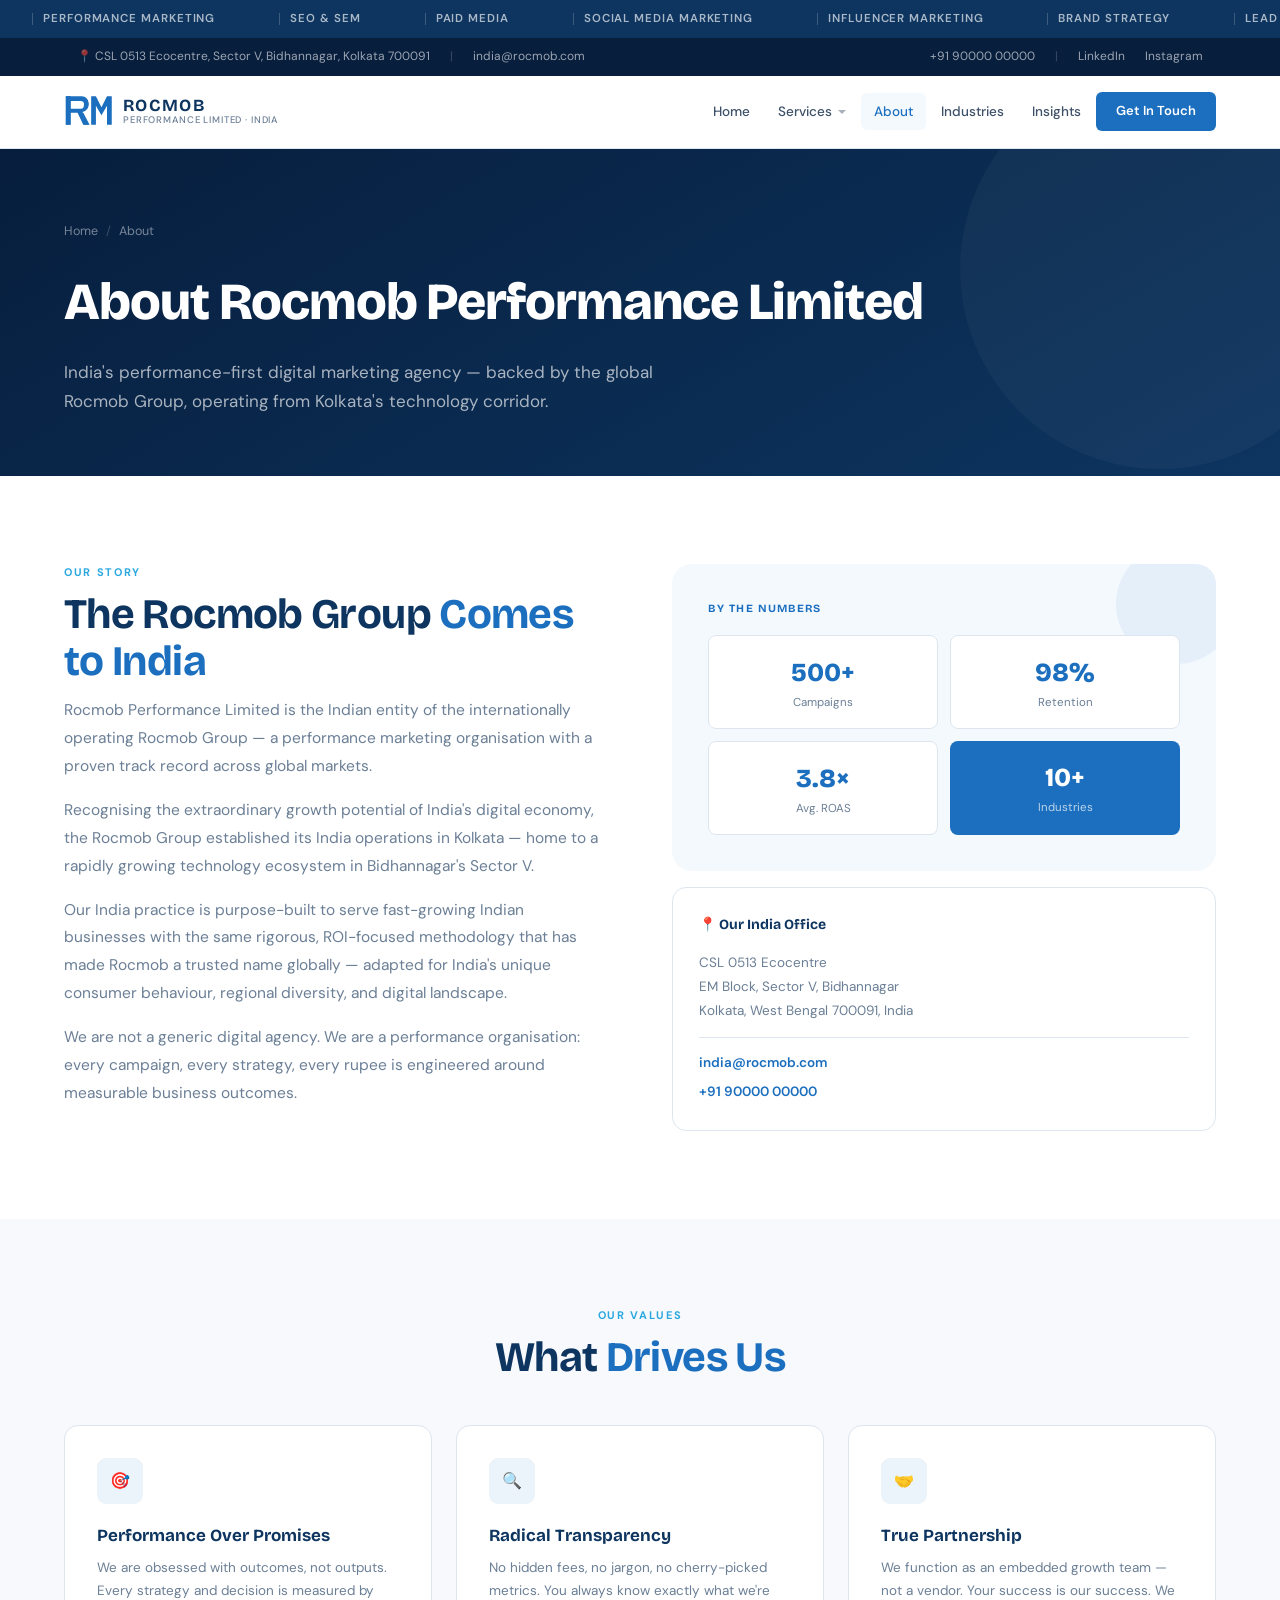
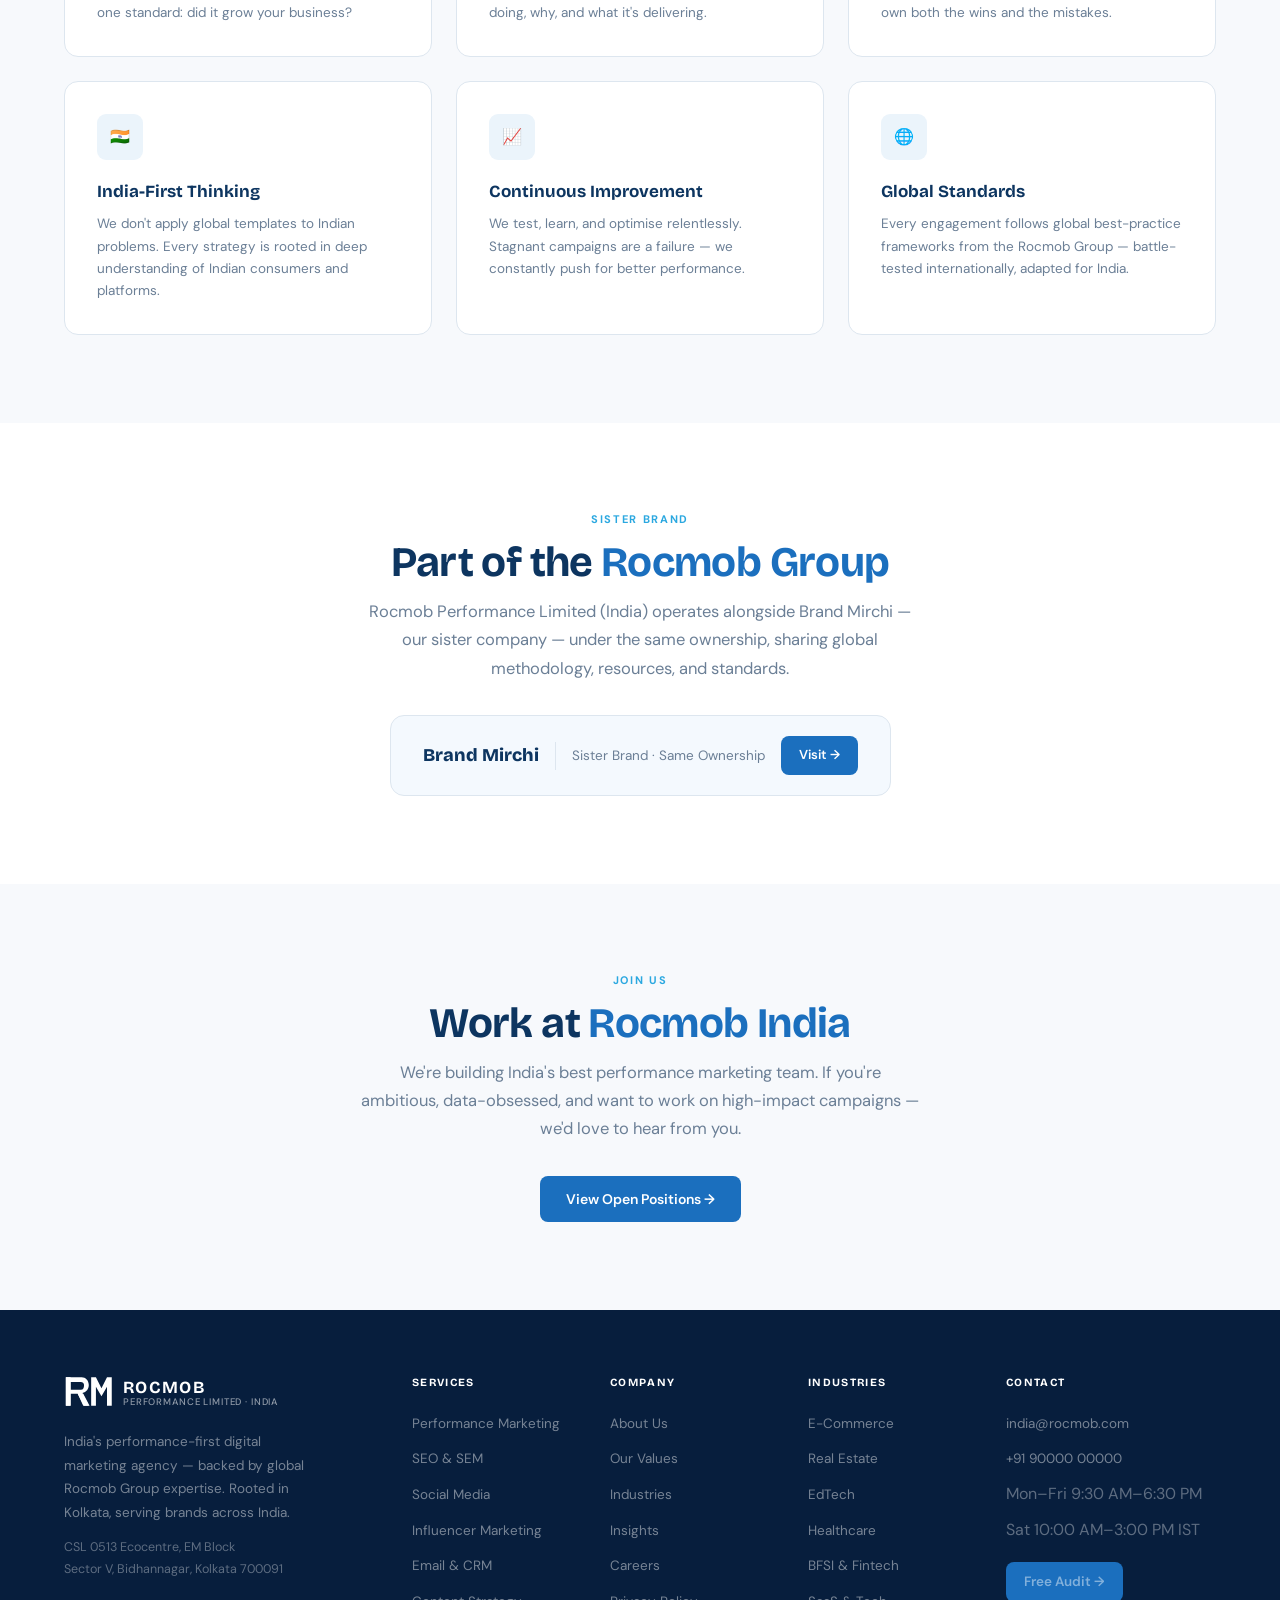
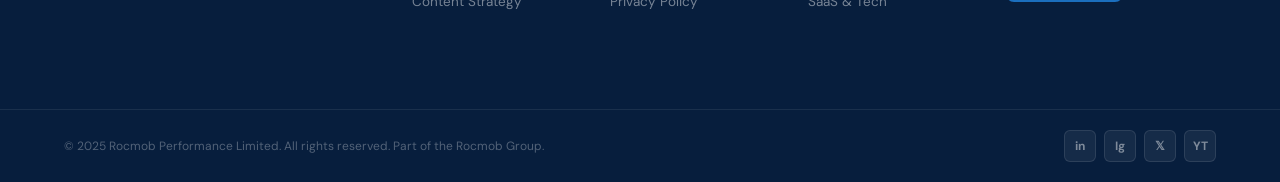
==== about.html @ 5820eddb "first commit" ====
<!DOCTYPE html>
<html lang="en">

<head>
    <meta charset="UTF-8">
    <meta name="viewport" content="width=device-width,initial-scale=1">
    <title>About – Rocmob Performance Limited India — Rocmob Performance Limited</title>
    <link rel="stylesheet" href="_shared.css">
    <style></style>
</head>

<body>
    <div class="ticker">
        <div class="tk-track"><span class="tk-item">Performance Marketing</span><span class="tk-item">SEO &amp; SEM</span><span class="tk-item">Paid Media</span><span class="tk-item">Social Media Marketing</span><span class="tk-item">Influencer Marketing</span><span class="tk-item">Brand Strategy</span>
            <span class="tk-item">Lead Generation</span><span class="tk-item">Email &amp; CRM</span><span class="tk-item">Content Marketing</span><span class="tk-item">Conversion Optimisation</span><span class="tk-item">Google Ads</span><span class="tk-item">Meta Advertising</span>
            <span class="tk-item">Performance Marketing</span><span class="tk-item">SEO &amp; SEM</span><span class="tk-item">Paid Media</span><span class="tk-item">Social Media Marketing</span><span class="tk-item">Influencer Marketing</span><span class="tk-item">Brand Strategy</span>
            <span class="tk-item">Lead Generation</span><span class="tk-item">Email &amp; CRM</span><span class="tk-item">Content Marketing</span><span class="tk-item">Conversion Optimisation</span><span class="tk-item">Google Ads</span><span class="tk-item">Meta Advertising</span></div>
    </div>
    <div class="topbar">
        <div class="topbar-l">
            <span>📍 CSL 0513 Ecocentre, Sector V, Bidhannagar, Kolkata 700091</span>
            <span class="sep">|</span><a href="mailto:india@rocmob.com">india@rocmob.com</a>
        </div>
        <div class="topbar-r">
            <a href="tel:+919000000000">+91 90000 00000</a>
            <span class="sep">|</span><a href="#">LinkedIn</a><a href="#">Instagram</a>
        </div>
    </div>
    <header>
        <div class="hdr-inner">
            <a href="index.html" style="display:flex;align-items:center;gap:11px;text-decoration:none;flex-shrink:0;">
                <svg width="48" height="38" viewBox="0 0 60 48" fill="none" xmlns="http://www.w3.org/2000/svg" aria-label="Rocmob logo mark">
  <!-- R: vertical stem + bowl + diagonal leg -->
  <rect x="2" y="4" width="6" height="36" fill="#1B6FBE"/>
  <path d="M8 4 H22 C27 4 31 8 31 14 C31 19 28 23 23 24 L31 40 H24 L17 25 H8 V40 H2 V4Z M8 10 V20 H21 C24 20 25 18 25 14 C25 11 23 10 21 10Z" fill="#1B6FBE"/>
  <!-- diagonal leg of R cuts across -->
  <polygon points="17,25 24,25 32,40 25,40" fill="#1B6FBE"/>
  <!-- M: two peaks -->
  <polygon points="34,4 34,40 40,40 40,16 47,28 54,16 54,40 60,40 60,4 54,4 47,18 40,4" fill="#1B6FBE"/>
</svg>
                <div style="display:flex;flex-direction:column;line-height:1;">
                    <span style="font-family:'Bricolage Grotesque',sans-serif;font-size:17px;font-weight:700;color:#0D3560;letter-spacing:0.08em;">ROCMOB</span>
                    <span style="font-size:9.5px;font-weight:500;color:#6b7f96;letter-spacing:0.09em;text-transform:uppercase;margin-top:2px;">Performance Limited · India</span>
                </div>
            </a>
            <nav>
                <ul>
                    <li><a href="index.html">Home</a></li>
                    <li class="has-dd"><a href="services.html">Services</a>
                        <div class="dd">
                            <a href="services.html#perf"><span class="dd-ico">📊</span>Performance Marketing</a>
                            <a href="services.html#seo"><span class="dd-ico">🔍</span>SEO &amp; Search</a>
                            <a href="services.html#social"><span class="dd-ico">📱</span>Social Media</a>
                            <a href="services.html#influencer"><span class="dd-ico">🤝</span>Influencer Marketing</a>
                            <a href="services.html#email"><span class="dd-ico">📧</span>Email &amp; CRM</a>
                            <a href="services.html#content"><span class="dd-ico">✍️</span>Content Strategy</a>
                        </div>
                    </li>
                    <li><a href="about.html" class="act">About</a></li>
                    <li><a href="industries.html">Industries</a></li>
                    <li><a href="blog.html">Insights</a></li>
                    <li><a href="contact.html" class="nav-cta">Get In Touch</a></li>
                </ul>
            </nav>
        </div>
    </header>

    <section class="pg-hero">
        <div class="wrap" style="position:relative;z-index:1;">
            <div class="bc"><a href="index.html">Home</a><span class="bc-sep">/</span><span>About</span></div>
            <h1 style="font-family:'Bricolage Grotesque',sans-serif;font-size:clamp(34px,5vw,52px);font-weight:800;color:#fff;margin-bottom:14px;letter-spacing:-.02em;">About Rocmob Performance Limited</h1>
            <p style="font-size:17px;color:rgba(255,255,255,0.65);max-width:600px;line-height:1.7;">India's performance-first digital marketing agency — backed by the global Rocmob Group, operating from Kolkata's technology corridor.</p>
        </div>
    </section>

    <section class="sec">
        <div class="wrap">
            <div class="g2" style="gap:64px;align-items:start;">
                <div>
                    <span class="lbl">Our Story</span>
                    <h2 class="hd">The Rocmob Group <span>Comes to India</span></h2>
                    <p style="color:var(--muted);line-height:1.8;font-size:15.5px;margin-bottom:16px;">Rocmob Performance Limited is the Indian entity of the internationally operating Rocmob Group — a performance marketing organisation with a proven track record across global markets.</p>
                    <p style="color:var(--muted);line-height:1.8;font-size:15.5px;margin-bottom:16px;">Recognising the extraordinary growth potential of India's digital economy, the Rocmob Group established its India operations in Kolkata — home to a rapidly growing technology ecosystem in Bidhannagar's Sector V.</p>
                    <p style="color:var(--muted);line-height:1.8;font-size:15.5px;margin-bottom:16px;">Our India practice is purpose-built to serve fast-growing Indian businesses with the same rigorous, ROI-focused methodology that has made Rocmob a trusted name globally — adapted for India's unique consumer behaviour, regional diversity,
                        and digital landscape.</p>
                    <p style="color:var(--muted);line-height:1.8;font-size:15.5px;">We are not a generic digital agency. We are a performance organisation: every campaign, every strategy, every rupee is engineered around measurable business outcomes.</p>
                </div>
                <div style="display:flex;flex-direction:column;gap:16px;">
                    <div style="background:var(--blue-xpale);border-radius:var(--r-xl);padding:36px;position:relative;overflow:hidden;">
                        <div style="position:absolute;top:-20px;right:-20px;width:120px;height:120px;background:rgba(27,111,190,0.07);border-radius:50%;"></div>
                        <div style="position:relative;z-index:1;">
                            <div style="font-family:'Bricolage Grotesque',sans-serif;font-size:11px;font-weight:700;color:var(--blue);margin-bottom:18px;letter-spacing:.1em;text-transform:uppercase;">By the Numbers</div>
                            <div style="display:grid;grid-template-columns:1fr 1fr;gap:12px;">
                                <div style="background:#fff;border-radius:var(--r);padding:16px;border:1px solid var(--border);text-align:center;">
                                    <div style="font-family:'Bricolage Grotesque',sans-serif;font-size:26px;font-weight:800;color:var(--blue);">500+</div>
                                    <div style="font-size:11.5px;color:var(--muted);">Campaigns</div>
                                </div>
                                <div style="background:#fff;border-radius:var(--r);padding:16px;border:1px solid var(--border);text-align:center;">
                                    <div style="font-family:'Bricolage Grotesque',sans-serif;font-size:26px;font-weight:800;color:var(--blue);">98%</div>
                                    <div style="font-size:11.5px;color:var(--muted);">Retention</div>
                                </div>
                                <div style="background:#fff;border-radius:var(--r);padding:16px;border:1px solid var(--border);text-align:center;">
                                    <div style="font-family:'Bricolage Grotesque',sans-serif;font-size:26px;font-weight:800;color:var(--blue);">3.8×</div>
                                    <div style="font-size:11.5px;color:var(--muted);">Avg. ROAS</div>
                                </div>
                                <div style="background:var(--blue);border-radius:var(--r);padding:16px;text-align:center;">
                                    <div style="font-family:'Bricolage Grotesque',sans-serif;font-size:26px;font-weight:800;color:#fff;">10+</div>
                                    <div style="font-size:11.5px;color:rgba(255,255,255,0.7);">Industries</div>
                                </div>
                            </div>
                        </div>
                    </div>
                    <div style="background:#fff;border:1px solid var(--border);border-radius:var(--r-lg);padding:26px;">
                        <h4 style="font-family:'Bricolage Grotesque',sans-serif;font-size:14px;font-weight:700;color:var(--blue-dk);margin-bottom:14px;">📍 Our India Office</h4>
                        <p style="font-size:13.5px;color:var(--muted);line-height:1.8;">CSL 0513 Ecocentre<br>EM Block, Sector V, Bidhannagar<br>Kolkata, West Bengal 700091, India</p>
                        <div style="margin-top:14px;padding-top:14px;border-top:1px solid var(--border);">
                            <a href="mailto:india@rocmob.com" style="color:var(--blue);font-size:13.5px;text-decoration:none;font-weight:600;display:block;margin-bottom:4px;">india@rocmob.com</a>
                            <a href="tel:+919000000000" style="color:var(--blue);font-size:13.5px;text-decoration:none;font-weight:600;">+91 90000 00000</a>
                        </div>
                    </div>
                </div>
            </div>
        </div>
    </section>

    <section class="sec sec-alt" id="values">
        <div class="wrap">
            <div style="text-align:center;margin-bottom:44px;">
                <span class="lbl">Our Values</span>
                <h2 class="hd">What <span>Drives Us</span></h2>
            </div>
            <div class="g3">
                <div class="card">
                    <div class="card-ico">🎯</div>
                    <h3 class="sh">Performance Over Promises</h3>
                    <p style="font-size:13.5px;color:var(--muted);line-height:1.65;">We are obsessed with outcomes, not outputs. Every strategy and decision is measured by one standard: did it grow your business?</p>
                </div>
                <div class="card">
                    <div class="card-ico">🔍</div>
                    <h3 class="sh">Radical Transparency</h3>
                    <p style="font-size:13.5px;color:var(--muted);line-height:1.65;">No hidden fees, no jargon, no cherry-picked metrics. You always know exactly what we're doing, why, and what it's delivering.</p>
                </div>
                <div class="card">
                    <div class="card-ico">🤝</div>
                    <h3 class="sh">True Partnership</h3>
                    <p style="font-size:13.5px;color:var(--muted);line-height:1.65;">We function as an embedded growth team — not a vendor. Your success is our success. We own both the wins and the mistakes.</p>
                </div>
                <div class="card">
                    <div class="card-ico">🇮🇳</div>
                    <h3 class="sh">India-First Thinking</h3>
                    <p style="font-size:13.5px;color:var(--muted);line-height:1.65;">We don't apply global templates to Indian problems. Every strategy is rooted in deep understanding of Indian consumers and platforms.</p>
                </div>
                <div class="card">
                    <div class="card-ico">📈</div>
                    <h3 class="sh">Continuous Improvement</h3>
                    <p style="font-size:13.5px;color:var(--muted);line-height:1.65;">We test, learn, and optimise relentlessly. Stagnant campaigns are a failure — we constantly push for better performance.</p>
                </div>
                <div class="card">
                    <div class="card-ico">🌐</div>
                    <h3 class="sh">Global Standards</h3>
                    <p style="font-size:13.5px;color:var(--muted);line-height:1.65;">Every engagement follows global best-practice frameworks from the Rocmob Group — battle-tested internationally, adapted for India.</p>
                </div>
            </div>
        </div>
    </section>

    <section class="sec">
        <div class="wrap" style="text-align:center;">
            <span class="lbl">Sister Brand</span>
            <h2 class="hd">Part of the <span>Rocmob Group</span></h2>
            <p class="sub" style="margin:0 auto 32px;">Rocmob Performance Limited (India) operates alongside Brand Mirchi — our sister company — under the same ownership, sharing global methodology, resources, and standards.</p>
            <div style="display:inline-flex;align-items:center;gap:16px;background:var(--blue-xpale);border:1px solid var(--border);border-radius:var(--r-lg);padding:20px 32px;">
                <div style="font-family:'Bricolage Grotesque',sans-serif;font-size:18px;font-weight:800;color:var(--blue-dk);">Brand Mirchi</div>
                <div style="width:1px;height:28px;background:var(--border);"></div>
                <div style="font-size:13.5px;color:var(--muted);">Sister Brand · Same Ownership</div>
                <a href="https://www.brandmirchi.com" target="_blank" class="btn btn-primary btn-sm">Visit →</a>
            </div>
        </div>
    </section>

    <section class="sec sec-alt" id="careers">
        <div class="wrap" style="text-align:center;">
            <span class="lbl">Join Us</span>
            <h2 class="hd">Work at <span>Rocmob India</span></h2>
            <p class="sub" style="margin:0 auto 32px;">We're building India's best performance marketing team. If you're ambitious, data-obsessed, and want to work on high-impact campaigns — we'd love to hear from you.</p>
            <a href="contact.html" class="btn btn-primary">View Open Positions →</a>
        </div>
    </section>

    <footer>
        <div class="ft-main">
            <div class="ft-grid">
                <div class="ft-brand">
                    <a href="index.html" style="display:flex;align-items:center;gap:11px;text-decoration:none;flex-shrink:0;">
                        <svg width="48" height="38" viewBox="0 0 60 48" fill="none" xmlns="http://www.w3.org/2000/svg" aria-label="Rocmob logo mark">
  <!-- R: vertical stem + bowl + diagonal leg -->
  <rect x="2" y="4" width="6" height="36" fill="#ffffff"/>
  <path d="M8 4 H22 C27 4 31 8 31 14 C31 19 28 23 23 24 L31 40 H24 L17 25 H8 V40 H2 V4Z M8 10 V20 H21 C24 20 25 18 25 14 C25 11 23 10 21 10Z" fill="#ffffff"/>
  <!-- diagonal leg of R cuts across -->
  <polygon points="17,25 24,25 32,40 25,40" fill="#ffffff"/>
  <!-- M: two peaks -->
  <polygon points="34,4 34,40 40,40 40,16 47,28 54,16 54,40 60,40 60,4 54,4 47,18 40,4" fill="#ffffff"/>
</svg>
                        <div style="display:flex;flex-direction:column;line-height:1;">
                            <span style="font-family:'Bricolage Grotesque',sans-serif;font-size:17px;font-weight:700;color:#ffffff;letter-spacing:0.08em;">ROCMOB</span>
                            <span style="font-size:9.5px;font-weight:500;color:rgba(255,255,255,0.55);letter-spacing:0.09em;text-transform:uppercase;margin-top:2px;">Performance Limited · India</span>
                        </div>
                    </a>
                    <p>India's performance-first digital marketing agency — backed by global Rocmob Group expertise. Rooted in Kolkata, serving brands across India.</p>
                    <p style="margin-top:12px;font-size:12.5px;color:rgba(255,255,255,0.35);">CSL 0513 Ecocentre, EM Block<br>Sector V, Bidhannagar, Kolkata 700091</p>
                </div>
                <div class="ft-col">
                    <h5>Services</h5>
                    <ul>
                        <li><a href="services.html#perf">Performance Marketing</a></li>
                        <li><a href="services.html#seo">SEO &amp; SEM</a></li>
                        <li><a href="services.html#social">Social Media</a></li>
                        <li><a href="services.html#influencer">Influencer Marketing</a></li>
                        <li><a href="services.html#email">Email &amp; CRM</a></li>
                        <li><a href="services.html#content">Content Strategy</a></li>
                    </ul>
                </div>
                <div class="ft-col">
                    <h5>Company</h5>
                    <ul>
                        <li><a href="about.html">About Us</a></li>
                        <li><a href="about.html#values">Our Values</a></li>
                        <li><a href="industries.html">Industries</a></li>
                        <li><a href="blog.html">Insights</a></li>
                        <li><a href="contact.html">Careers</a></li>
                        <li><a href="#">Privacy Policy</a></li>
                    </ul>
                </div>
                <div class="ft-col">
                    <h5>Industries</h5>
                    <ul>
                        <li><a href="industries.html">E-Commerce</a></li>
                        <li><a href="industries.html">Real Estate</a></li>
                        <li><a href="industries.html">EdTech</a></li>
                        <li><a href="industries.html">Healthcare</a></li>
                        <li><a href="industries.html">BFSI &amp; Fintech</a></li>
                        <li><a href="industries.html">SaaS &amp; Tech</a></li>
                    </ul>
                </div>
                <div class="ft-col">
                    <h5>Contact</h5>
                    <ul>
                        <li><a href="mailto:india@rocmob.com">india@rocmob.com</a></li>
                        <li><a href="tel:+919000000000">+91 90000 00000</a></li>
                        <li><span style="color:rgba(255,255,255,0.35)">Mon–Fri 9:30 AM–6:30 PM</span></li>
                        <li><span style="color:rgba(255,255,255,0.35)">Sat 10:00 AM–3:00 PM IST</span></li>
                    </ul>
                    <div style="margin-top:20px;"><a href="contact.html" class="btn btn-primary btn-sm">Free Audit →</a></div>
                </div>
            </div>
        </div>
        <div class="ft-bot">
            <p>© 2025 Rocmob Performance Limited. All rights reserved. Part of the Rocmob Group.</p>
            <div class="soc"><a href="#">in</a><a href="#">Ig</a><a href="#">𝕏</a><a href="#">YT</a></div>
        </div>
    </footer>
</body>

</html>
---- _shared.css ----
@import url('https://fonts.googleapis.com/css2?family=Bricolage+Grotesque:opsz,wght@12..96,400;12..96,500;12..96,600;12..96,700;12..96,800&family=DM+Sans:ital,opsz,wght@0,9..40,300;0,9..40,400;0,9..40,500;0,9..40,600;1,9..40,400&display=swap');
*,
*::before,
*::after {
    margin: 0;
    padding: 0;
    box-sizing: border-box;
}

html {
    scroll-behavior: smooth;
    font-size: 16px;
}

body {
    font-family: 'DM Sans', sans-serif;
    background: #fff;
    color: #1a2535;
    line-height: 1.6;
    -webkit-font-smoothing: antialiased;
}

:root {
    --blue: #1B6FBE;
    --blue-dk: #0D3560;
    --blue-lt: #2BA8E0;
    --blue-pale: #EBF4FB;
    --blue-xpale: #F4F9FE;
    --navy: #071E3D;
    --white: #ffffff;
    --off: #F7F9FC;
    --text: #1a2535;
    --mid: #3d5068;
    --muted: #6b7f96;
    --border: #DDE6EF;
    --border2: #C8D8E8;
    --r: 8px;
    --r-lg: 14px;
    --r-xl: 20px;
    --sh: 0 1px 3px rgba(13, 53, 96, 0.07), 0 4px 16px rgba(13, 53, 96, 0.08);
    --sh-md: 0 2px 8px rgba(13, 53, 96, 0.08), 0 8px 32px rgba(13, 53, 96, 0.12);
    --sh-lg: 0 8px 24px rgba(13, 53, 96, 0.1), 0 24px 64px rgba(13, 53, 96, 0.14);
}


/* ── TOPBAR ── */

.topbar {
    background: var(--navy);
    padding: 9px 6%;
    display: flex;
    justify-content: space-between;
    align-items: center;
}

.topbar-l,
.topbar-r {
    display: flex;
    align-items: center;
    gap: 20px;
}

.topbar span,
.topbar a {
    font-size: 12px;
    color: rgba(255, 255, 255, 0.6);
    text-decoration: none;
}

.topbar a:hover {
    color: rgba(255, 255, 255, 0.9);
}

.topbar .sep {
    color: rgba(255, 255, 255, 0.2);
}


/* ── HEADER ── */

header {
    background: var(--white);
    border-bottom: 1px solid var(--border);
    position: sticky;
    top: 0;
    z-index: 900;
}

.hdr-inner {
    max-width: 1320px;
    margin: 0 auto;
    padding: 0 5%;
    display: flex;
    align-items: center;
    justify-content: space-between;
    height: 72px;
}

nav ul {
    list-style: none;
    display: flex;
    align-items: center;
    gap: 2px;
}

nav ul a {
    font-size: 13.5px;
    font-weight: 500;
    color: var(--mid);
    text-decoration: none;
    padding: 8px 13px;
    border-radius: 6px;
    transition: color .18s, background .18s;
    display: flex;
    align-items: center;
    gap: 4px;
}

nav ul a:hover,
nav ul a.act {
    color: var(--blue);
    background: var(--blue-xpale);
}

.has-dd {
    position: relative;
}

.has-dd>a::after {
    content: "";
    display: inline-block;
    width: 0;
    height: 0;
    border-left: 4px solid transparent;
    border-right: 4px solid transparent;
    border-top: 4px solid currentColor;
    opacity: .45;
    margin-left: 2px;
    transition: transform .18s;
    vertical-align: middle;
}

.has-dd.open>a::after {
    transform: rotate(180deg);
}

.dd {
    position: absolute;
    top: 100%;
    left: 0;
    padding-top: 8px;
    min-width: 232px;
    z-index: 999;
    opacity: 0;
    pointer-events: none;
    transform: translateY(-4px);
    transition: opacity .18s, transform .18s;
}

.has-dd.open .dd {
    opacity: 1;
    pointer-events: all;
    transform: translateY(0);
}

.dd-inner {
    background: #fff;
    border: 1px solid var(--border);
    border-radius: var(--r-lg);
    box-shadow: 0 8px 32px rgba(13, 53, 96, 0.13);
    padding: 8px;
}

.dd a {
    display: flex !important;
    align-items: center;
    gap: 10px;
    padding: 9px 12px !important;
    border-radius: 6px !important;
    font-size: 13px !important;
    color: var(--mid) !important;
    text-decoration: none;
}

.dd a:hover {
    background: var(--blue-xpale) !important;
    color: var(--blue) !important;
}

.dd-ico {
    width: 28px;
    height: 28px;
    background: #f0f6fc;
    border-radius: 5px;
    display: flex;
    align-items: center;
    justify-content: center;
    flex-shrink: 0;
}

.dd-ico svg {
    width: 14px;
    height: 14px;
    stroke: var(--blue);
    fill: none;
    stroke-width: 1.8;
    stroke-linecap: round;
    stroke-linejoin: round;
}

.nav-cta {
    background: var(--blue) !important;
    color: #fff !important;
    padding: 9px 20px !important;
    border-radius: 6px !important;
    font-weight: 600 !important;
    font-size: 13px !important;
}

.nav-cta:hover {
    background: var(--blue-dk) !important;
}


/* ── TICKER ── */

.ticker {
    background: var(--blue-dk);
    padding: 10px 0;
    overflow: hidden;
}

.tk-track {
    display: flex;
    white-space: nowrap;
    animation: tick 35s linear infinite;
    width: max-content;
}

.tk-item {
    padding: 0 32px;
    font-size: 11.5px;
    font-weight: 600;
    letter-spacing: .08em;
    text-transform: uppercase;
    color: rgba(255, 255, 255, 0.65);
    display: inline-flex;
    align-items: center;
    gap: 10px;
}

.tk-item::before {
    content: "";
    width: 1px;
    height: 12px;
    background: rgba(255, 255, 255, 0.2);
    flex-shrink: 0;
}

@keyframes tick {
    to {
        transform: translateX(-50%);
    }
}


/* ── BUTTONS ── */

.btn {
    display: inline-flex;
    align-items: center;
    gap: 8px;
    padding: 12px 26px;
    border-radius: var(--r);
    font-family: inherit;
    font-size: 14px;
    font-weight: 600;
    cursor: pointer;
    text-decoration: none;
    transition: all .18s;
    border: none;
}

.btn-primary {
    background: var(--blue);
    color: #fff;
}

.btn-primary:hover {
    background: var(--blue-dk);
    transform: translateY(-1px);
    box-shadow: 0 4px 16px rgba(27, 111, 190, 0.3);
}

.btn-outline {
    background: transparent;
    color: var(--blue);
    border: 1.5px solid var(--blue);
}

.btn-outline:hover {
    background: var(--blue);
    color: #fff;
    transform: translateY(-1px);
}

.btn-white {
    background: #fff;
    color: var(--blue);
}

.btn-white:hover {
    background: var(--blue-pale);
    transform: translateY(-1px);
}

.btn-white-outline {
    background: transparent;
    color: #fff;
    border: 1.5px solid rgba(255, 255, 255, 0.4);
}

.btn-white-outline:hover {
    border-color: #fff;
    background: rgba(255, 255, 255, 0.08);
}

.btn-sm {
    padding: 9px 18px;
    font-size: 13px;
}


/* ── LAYOUT ── */

.wrap {
    max-width: 1320px;
    margin: 0 auto;
    padding: 0 5%;
}

.sec {
    padding: 88px 0;
}

.sec-sm {
    padding: 60px 0;
}

.sec-alt {
    background: var(--off);
}

.sec-blue {
    background: var(--blue-dk);
}

.g2 {
    display: grid;
    grid-template-columns: 1fr 1fr;
    gap: 48px;
}

.g3 {
    display: grid;
    grid-template-columns: repeat(3, 1fr);
    gap: 24px;
}

.g4 {
    display: grid;
    grid-template-columns: repeat(4, 1fr);
    gap: 20px;
}

.ga {
    display: grid;
    grid-template-columns: repeat(auto-fit, minmax(280px, 1fr));
    gap: 24px;
}


/* ── TYPOGRAPHY ── */

.lbl {
    font-size: 11px;
    font-weight: 700;
    letter-spacing: .15em;
    text-transform: uppercase;
    color: var(--blue-lt);
    display: block;
    margin-bottom: 10px;
}

.lbl-dk {
    color: rgba(43, 168, 224, 0.7);
}

h1.disp {
    font-family: 'Bricolage Grotesque', sans-serif;
    font-size: clamp(38px, 5.5vw, 64px);
    font-weight: 800;
    line-height: 1.06;
    color: var(--blue-dk);
    letter-spacing: -.02em;
}

h1.disp span {
    color: var(--blue);
}

h2.hd {
    font-family: 'Bricolage Grotesque', sans-serif;
    font-size: clamp(26px, 3.5vw, 42px);
    font-weight: 700;
    line-height: 1.12;
    color: var(--blue-dk);
    letter-spacing: -.015em;
    margin-bottom: 12px;
}

h2.hd span {
    color: var(--blue);
}

h2.hd-wh {
    color: #fff;
}

h3.sh {
    font-family: 'Bricolage Grotesque', sans-serif;
    font-size: 17px;
    font-weight: 700;
    color: var(--blue-dk);
    margin-bottom: 8px;
}

.sub {
    font-size: 16.5px;
    color: var(--muted);
    line-height: 1.72;
    max-width: 560px;
    margin-bottom: 44px;
}

.sub-wh {
    color: rgba(255, 255, 255, 0.65);
}


/* ── CARDS ── */

.card {
    background: #fff;
    border: 1px solid var(--border);
    border-radius: var(--r-lg);
    padding: 32px;
    transition: box-shadow .22s, border-color .22s, transform .2s;
}

.card:hover {
    box-shadow: var(--sh-md);
    border-color: var(--border2);
    transform: translateY(-3px);
}

.card-ico {
    width: 46px;
    height: 46px;
    background: var(--blue-pale);
    border-radius: 9px;
    display: flex;
    align-items: center;
    justify-content: center;
    margin-bottom: 18px;
}


/* ── STATS BAR ── */

.stats-bar {
    background: var(--blue);
}

.stats-inner {
    max-width: 1320px;
    margin: 0 auto;
    padding: 0 5%;
    display: grid;
    grid-template-columns: repeat(4, 1fr);
}

.stat {
    padding: 40px 20px;
    text-align: center;
    border-right: 1px solid rgba(255, 255, 255, 0.12);
}

.stat:last-child {
    border-right: none;
}

.stat-n {
    font-family: 'Bricolage Grotesque', sans-serif;
    font-size: 42px;
    font-weight: 800;
    color: #fff;
    line-height: 1;
}

.stat-u {
    color: var(--blue-lt);
}

.stat-l {
    font-size: 12.5px;
    color: rgba(255, 255, 255, 0.6);
    margin-top: 5px;
}


/* ── PAGE HERO (inner) ── */

.pg-hero {
    background: linear-gradient(150deg, var(--navy) 0%, var(--blue-dk) 100%);
    padding: 72px 0 60px;
    position: relative;
    overflow: hidden;
}

.pg-hero::after {
    content: '';
    position: absolute;
    right: -80px;
    top: -80px;
    width: 400px;
    height: 400px;
    border-radius: 50%;
    background: rgba(255, 255, 255, 0.03);
}

.bc {
    display: flex;
    align-items: center;
    gap: 8px;
    font-size: 12.5px;
    color: rgba(255, 255, 255, 0.45);
    margin-bottom: 20px;
}

.bc a {
    color: rgba(255, 255, 255, 0.45);
    text-decoration: none;
}

.bc a:hover {
    color: rgba(255, 255, 255, 0.8);
}

.bc-sep {
    color: rgba(255, 255, 255, 0.2);
}


/* ── FORM ── */

.f-group {
    margin-bottom: 18px;
}

.f-group label {
    display: block;
    font-size: 12.5px;
    font-weight: 600;
    color: var(--mid);
    margin-bottom: 6px;
    letter-spacing: .01em;
}

.f-group input,
.f-group select,
.f-group textarea {
    width: 100%;
    padding: 11px 15px;
    border: 1.5px solid var(--border);
    border-radius: var(--r);
    font-family: inherit;
    font-size: 14px;
    color: var(--text);
    background: #fff;
    outline: none;
    transition: border-color .18s, box-shadow .18s;
}

.f-group input:focus,
.f-group select:focus,
.f-group textarea:focus {
    border-color: var(--blue);
    box-shadow: 0 0 0 3px rgba(27, 111, 190, 0.1);
}

.f-group textarea {
    resize: vertical;
    min-height: 110px;
}

.f-row {
    display: grid;
    grid-template-columns: 1fr 1fr;
    gap: 16px;
}


/* ── TESTI ── */

.testi {
    background: #fff;
    border: 1px solid var(--border);
    border-radius: var(--r-lg);
    padding: 28px;
}

.stars {
    color: #f59e0b;
    letter-spacing: 2px;
    font-size: 14px;
    margin-bottom: 12px;
}

.testi blockquote {
    font-size: 14.5px;
    color: var(--mid);
    line-height: 1.72;
    font-style: italic;
}

.t-auth {
    display: flex;
    align-items: center;
    gap: 12px;
    margin-top: 22px;
    padding-top: 18px;
    border-top: 1px solid var(--border);
}

.t-av {
    width: 40px;
    height: 40px;
    border-radius: 50%;
    background: var(--blue-pale);
    display: flex;
    align-items: center;
    justify-content: center;
    font-family: 'Bricolage Grotesque', sans-serif;
    font-size: 13px;
    font-weight: 700;
    color: var(--blue);
}

.t-av-info h5 {
    font-size: 13.5px;
    font-weight: 600;
    color: var(--blue-dk);
}

.t-av-info span {
    font-size: 12px;
    color: var(--muted);
}


/* ── FOOTER ── */

footer {
    background: var(--navy);
}

.ft-main {
    max-width: 1320px;
    margin: 0 auto;
    padding: 64px 5% 48px;
}

.ft-grid {
    display: grid;
    grid-template-columns: 2fr 1fr 1fr 1fr 1.4fr;
    gap: 48px;
    margin-bottom: 48px;
}

.ft-brand p {
    font-size: 13.5px;
    color: rgba(255, 255, 255, 0.45);
    line-height: 1.75;
    margin-top: 18px;
    max-width: 260px;
}

.ft-col h5 {
    font-family: 'Bricolage Grotesque', sans-serif;
    font-size: 11px;
    font-weight: 700;
    letter-spacing: .12em;
    text-transform: uppercase;
    color: #fff;
    margin-bottom: 18px;
}

.ft-col ul {
    list-style: none;
    display: flex;
    flex-direction: column;
    gap: 10px;
}

.ft-col a {
    color: rgba(255, 255, 255, 0.45);
    text-decoration: none;
    font-size: 13.5px;
    transition: color .18s;
}

.ft-col a:hover {
    color: var(--blue-lt);
}

.ft-bot {
    border-top: 1px solid rgba(255, 255, 255, 0.08);
    padding: 20px 5%;
    max-width: 1320px;
    margin: 0 auto;
    display: flex;
    justify-content: space-between;
    align-items: center;
    flex-wrap: wrap;
    gap: 12px;
}

.ft-bot p {
    font-size: 12px;
    color: rgba(255, 255, 255, 0.3);
}

.soc {
    display: flex;
    gap: 8px;
}

.soc a {
    width: 32px;
    height: 32px;
    border-radius: 6px;
    background: rgba(255, 255, 255, 0.06);
    border: 1px solid rgba(255, 255, 255, 0.1);
    display: flex;
    align-items: center;
    justify-content: center;
    color: rgba(255, 255, 255, 0.45);
    text-decoration: none;
    font-size: 12px;
    font-weight: 700;
    transition: all .18s;
}

.soc a:hover {
    background: var(--blue);
    color: #fff;
    border-color: var(--blue);
}

@media(max-width:1024px) {
    .ft-grid {
        grid-template-columns: 1fr 1fr 1fr;
    }
    .ft-brand {
        grid-column: 1/-1;
    }
}

@media(max-width:768px) {
    .g2,
    .g3,
    .g4 {
        grid-template-columns: 1fr;
    }
    .stats-inner {
        grid-template-columns: 1fr 1fr;
    }
    .stat {
        border-right: none;
        border-bottom: 1px solid rgba(255, 255, 255, 0.12);
    }
    nav ul {
        display: none;
    }
    .topbar-l {
        display: none;
    }
    .ft-grid {
        grid-template-columns: 1fr 1fr;
    }
    .ft-brand {
        grid-column: 1/-1;
    }
}
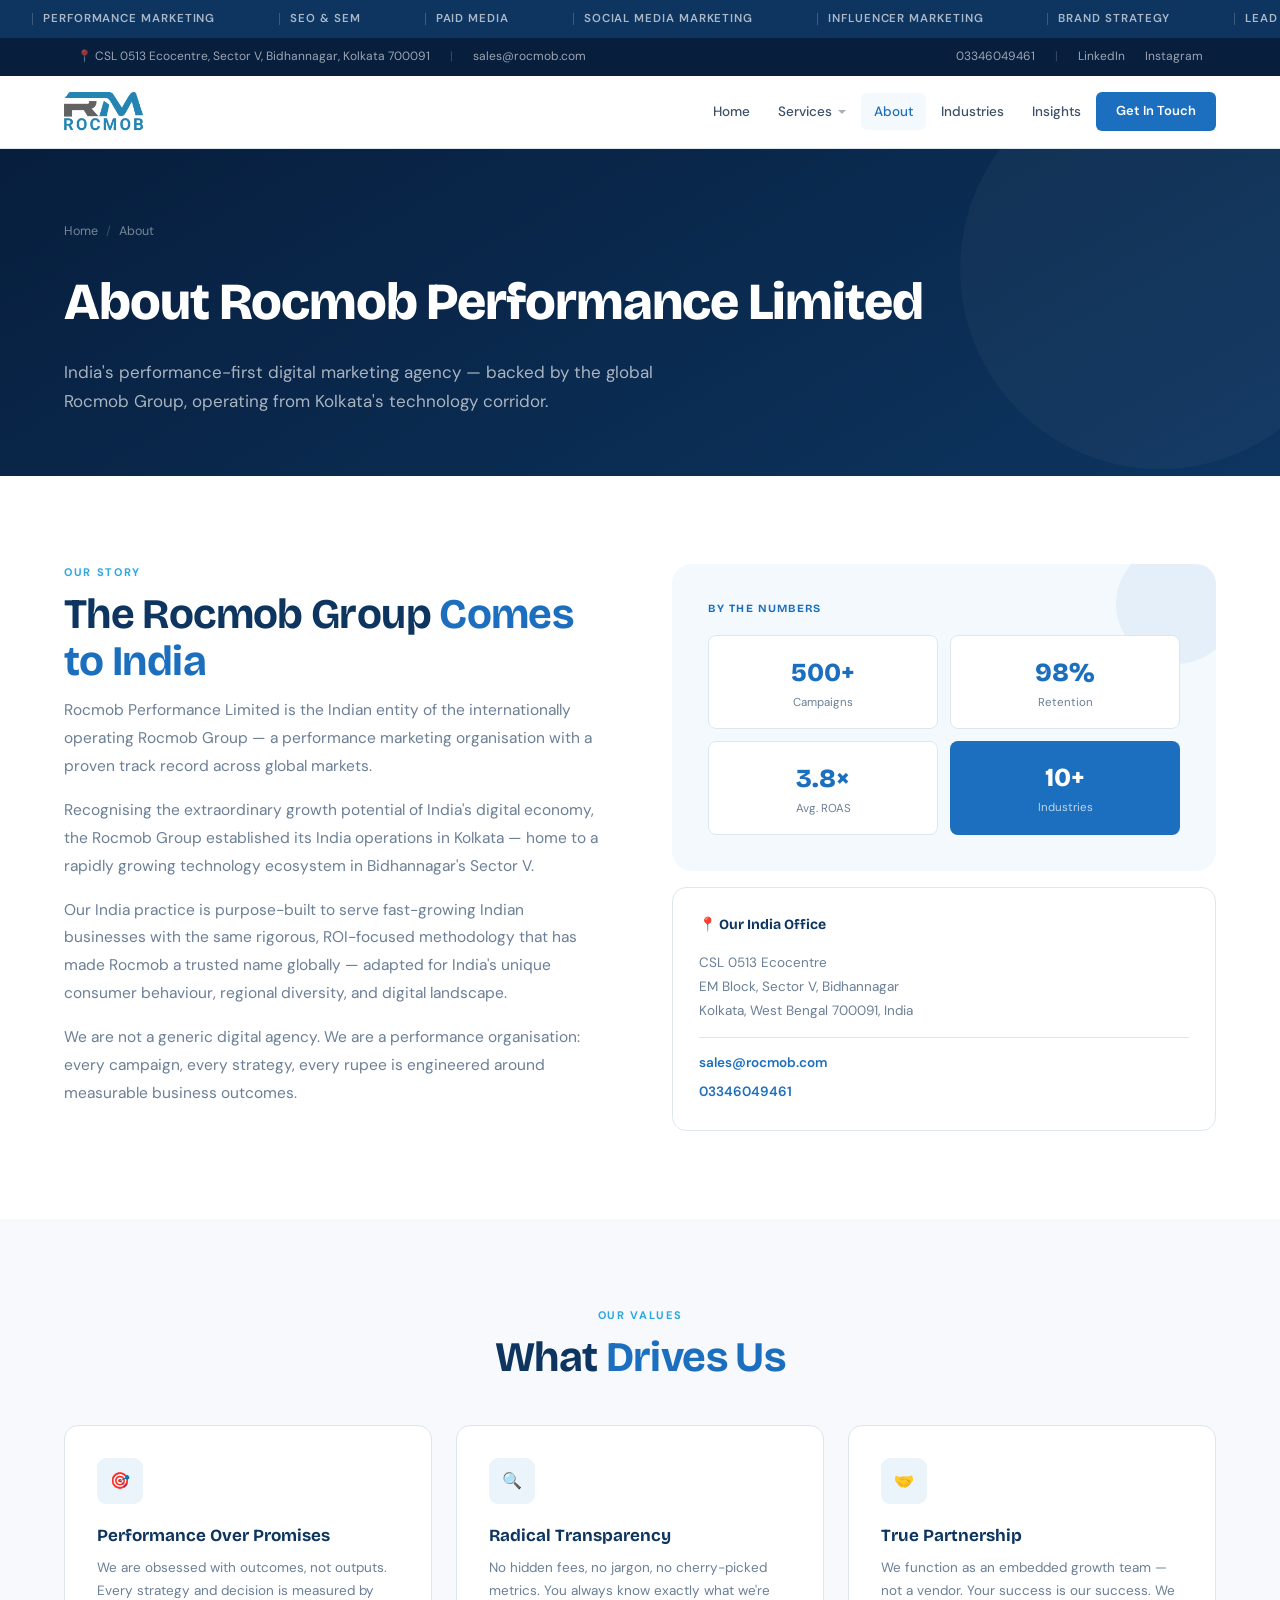
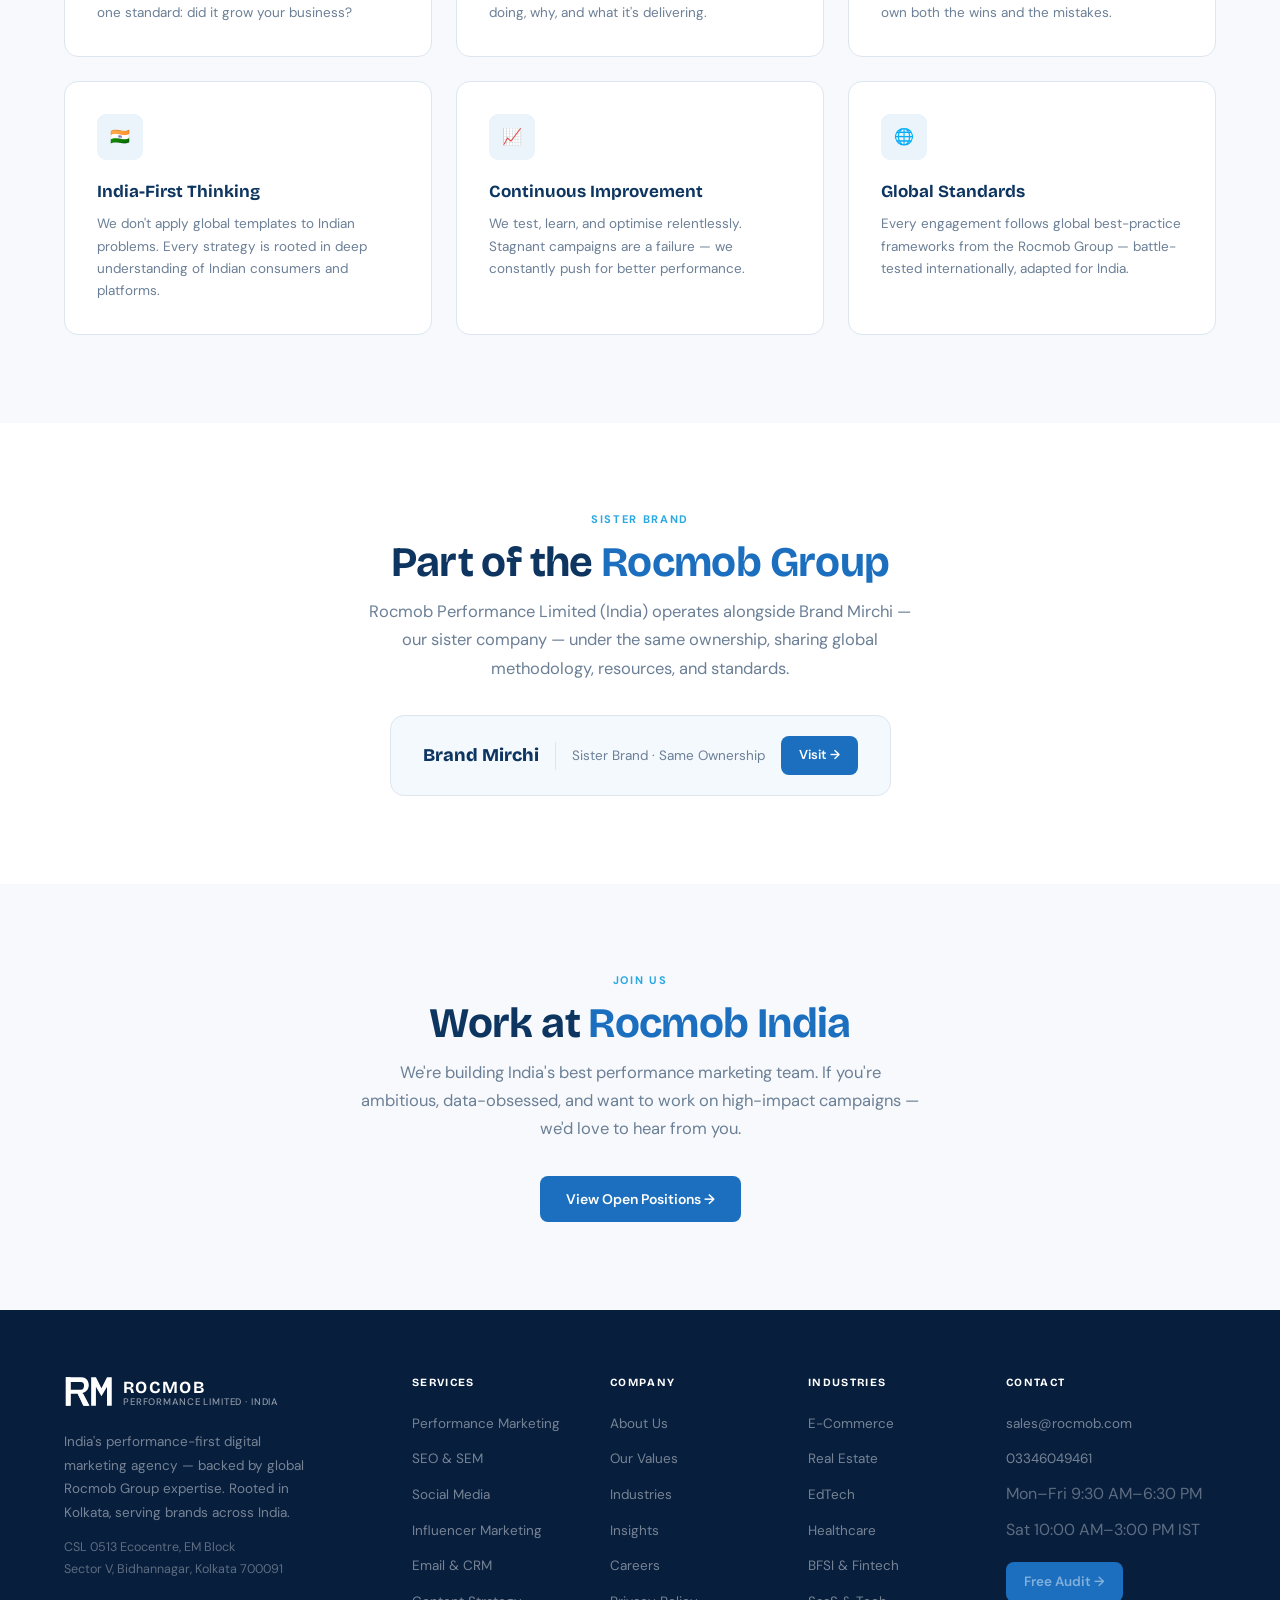
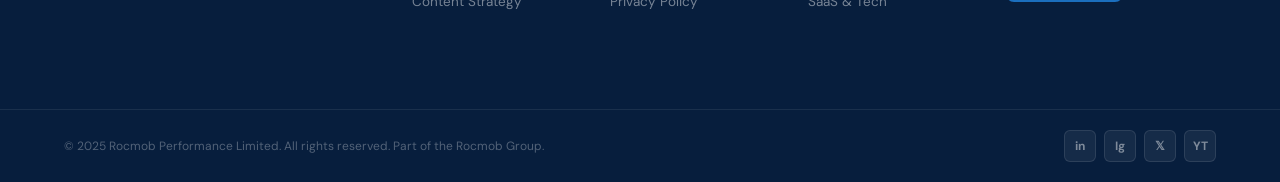
==== commit 739d11fd: "update" ====
--- a/about.html
+++ b/about.html
@@ -19,29 +19,17 @@
     <div class="topbar">
         <div class="topbar-l">
             <span>📍 CSL 0513 Ecocentre, Sector V, Bidhannagar, Kolkata 700091</span>
-            <span class="sep">|</span><a href="mailto:india@rocmob.com">india@rocmob.com</a>
+            <span class="sep">|</span><a href="mailto:sales@rocmob.com">sales@rocmob.com</a>
         </div>
         <div class="topbar-r">
-            <a href="tel:+919000000000">+91 90000 00000</a>
+            <a href="tel:03346049461">03346049461</a>
             <span class="sep">|</span><a href="#">LinkedIn</a><a href="#">Instagram</a>
         </div>
     </div>
     <header>
         <div class="hdr-inner">
             <a href="index.html" style="display:flex;align-items:center;gap:11px;text-decoration:none;flex-shrink:0;">
-                <svg width="48" height="38" viewBox="0 0 60 48" fill="none" xmlns="http://www.w3.org/2000/svg" aria-label="Rocmob logo mark">
-  <!-- R: vertical stem + bowl + diagonal leg -->
-  <rect x="2" y="4" width="6" height="36" fill="#1B6FBE"/>
-  <path d="M8 4 H22 C27 4 31 8 31 14 C31 19 28 23 23 24 L31 40 H24 L17 25 H8 V40 H2 V4Z M8 10 V20 H21 C24 20 25 18 25 14 C25 11 23 10 21 10Z" fill="#1B6FBE"/>
-  <!-- diagonal leg of R cuts across -->
-  <polygon points="17,25 24,25 32,40 25,40" fill="#1B6FBE"/>
-  <!-- M: two peaks -->
-  <polygon points="34,4 34,40 40,40 40,16 47,28 54,16 54,40 60,40 60,4 54,4 47,18 40,4" fill="#1B6FBE"/>
-</svg>
-                <div style="display:flex;flex-direction:column;line-height:1;">
-                    <span style="font-family:'Bricolage Grotesque',sans-serif;font-size:17px;font-weight:700;color:#0D3560;letter-spacing:0.08em;">ROCMOB</span>
-                    <span style="font-size:9.5px;font-weight:500;color:#6b7f96;letter-spacing:0.09em;text-transform:uppercase;margin-top:2px;">Performance Limited · India</span>
-                </div>
+                <img src="rocmob logo.png" alt="Rocmob Logo" class="nav-logo">
             </a>
             <nav>
                 <ul>
@@ -114,8 +102,8 @@
                         <h4 style="font-family:'Bricolage Grotesque',sans-serif;font-size:14px;font-weight:700;color:var(--blue-dk);margin-bottom:14px;">📍 Our India Office</h4>
                         <p style="font-size:13.5px;color:var(--muted);line-height:1.8;">CSL 0513 Ecocentre<br>EM Block, Sector V, Bidhannagar<br>Kolkata, West Bengal 700091, India</p>
                         <div style="margin-top:14px;padding-top:14px;border-top:1px solid var(--border);">
-                            <a href="mailto:india@rocmob.com" style="color:var(--blue);font-size:13.5px;text-decoration:none;font-weight:600;display:block;margin-bottom:4px;">india@rocmob.com</a>
-                            <a href="tel:+919000000000" style="color:var(--blue);font-size:13.5px;text-decoration:none;font-weight:600;">+91 90000 00000</a>
+                            <a href="mailto:sales@rocmob.com" style="color:var(--blue);font-size:13.5px;text-decoration:none;font-weight:600;display:block;margin-bottom:4px;">sales@rocmob.com</a>
+                            <a href="tel:03346049461" style="color:var(--blue);font-size:13.5px;text-decoration:none;font-weight:600;">03346049461</a>
                         </div>
                     </div>
                 </div>
@@ -245,8 +233,8 @@
                 <div class="ft-col">
                     <h5>Contact</h5>
                     <ul>
-                        <li><a href="mailto:india@rocmob.com">india@rocmob.com</a></li>
-                        <li><a href="tel:+919000000000">+91 90000 00000</a></li>
+                        <li><a href="mailto:sales@rocmob.com">sales@rocmob.com</a></li>
+                        <li><a href="tel:03346049461">03346049461</a></li>
                         <li><span style="color:rgba(255,255,255,0.35)">Mon–Fri 9:30 AM–6:30 PM</span></li>
                         <li><span style="color:rgba(255,255,255,0.35)">Sat 10:00 AM–3:00 PM IST</span></li>
                     </ul>
--- a/_shared.css
+++ b/_shared.css
@@ -96,6 +96,13 @@
     height: 72px;
 }
 
+.nav-logo {
+    height: 40px;
+    width: auto;
+    display: block;
+    object-fit: contain;
+}
+
 nav ul {
     list-style: none;
     display: flex;
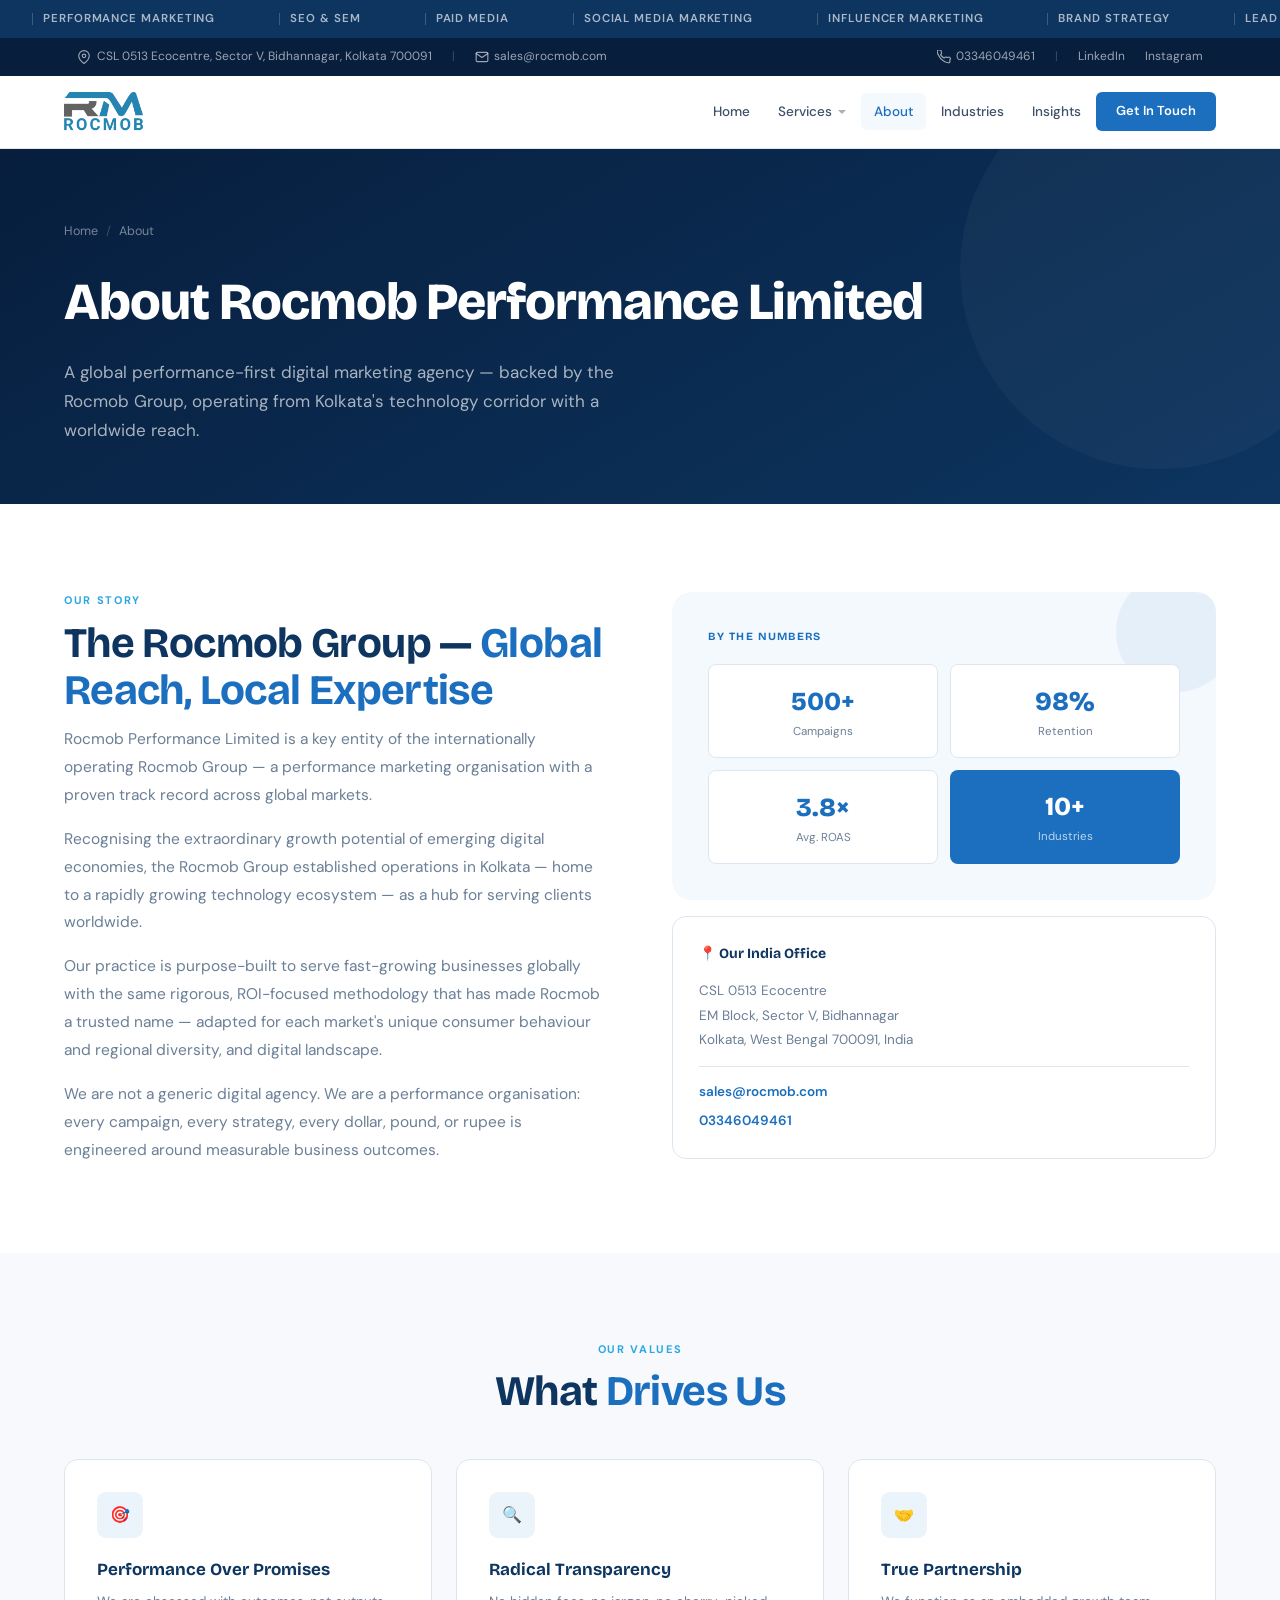
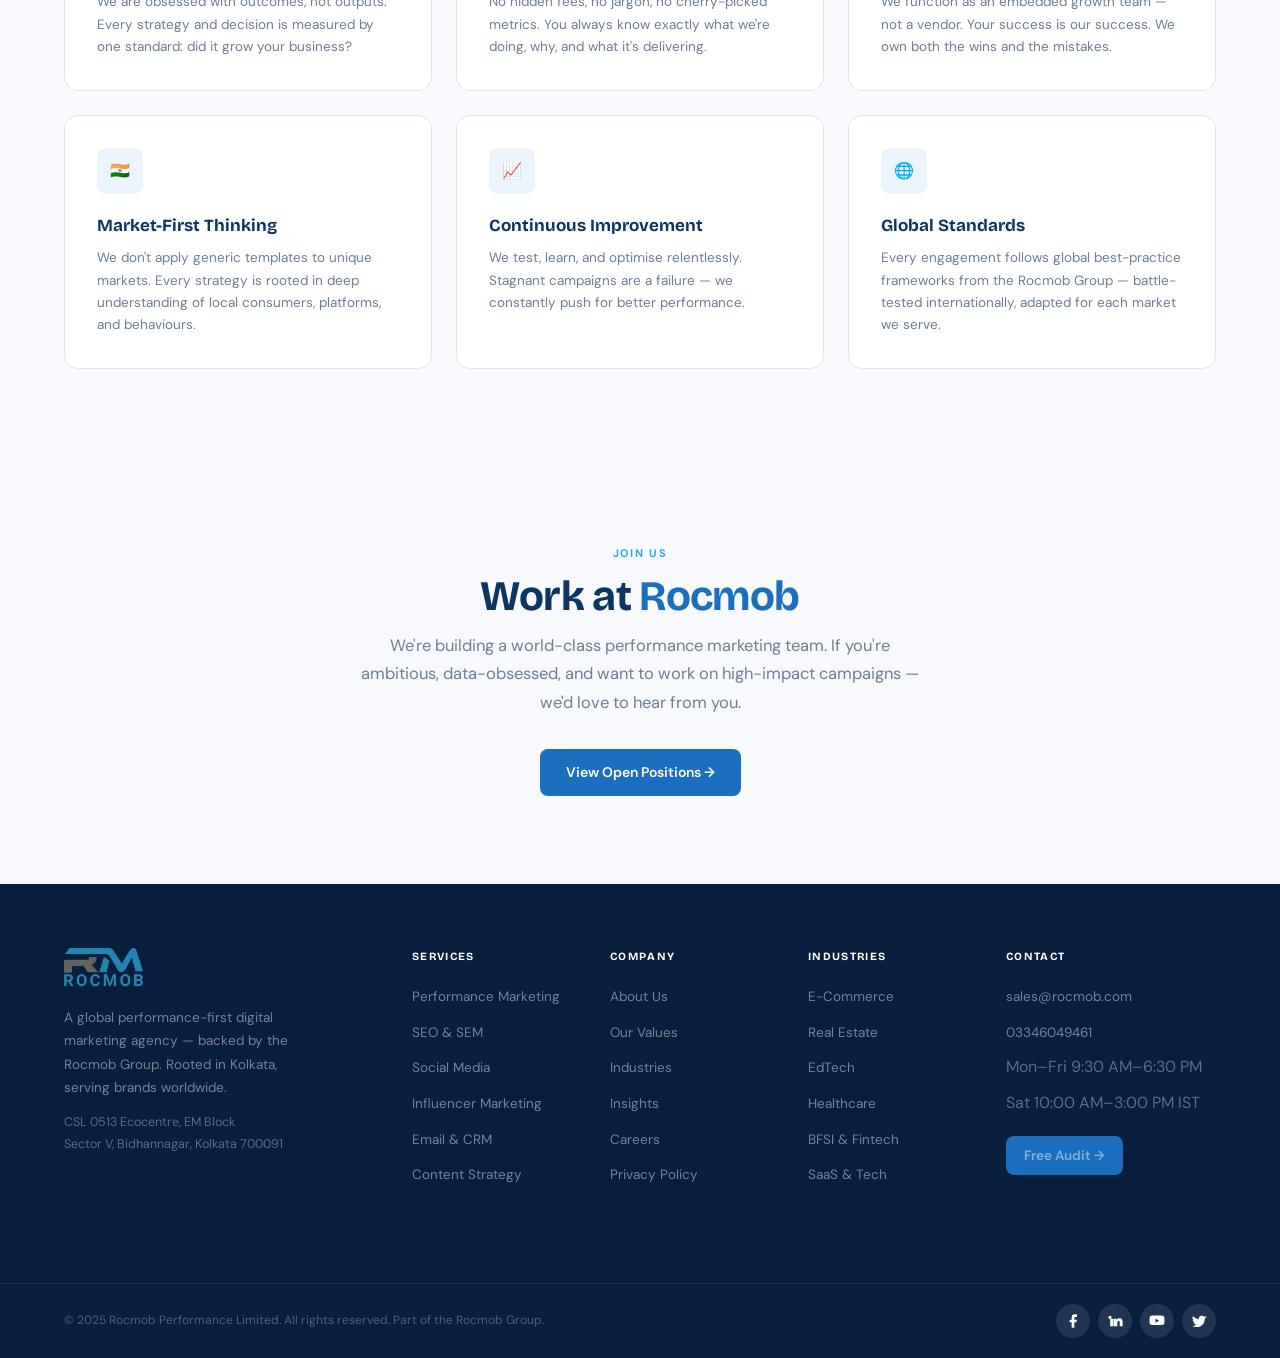
==== commit 83915baa: "üpdate" ====
--- a/about.html
+++ b/about.html
@@ -4,9 +4,32 @@
 <head>
     <meta charset="UTF-8">
     <meta name="viewport" content="width=device-width,initial-scale=1">
-    <title>About – Rocmob Performance Limited India — Rocmob Performance Limited</title>
+    <title>About – Rocmob Performance Limited — Global Performance Marketing Agency</title>
     <link rel="stylesheet" href="_shared.css">
-    <style></style>
+    <style>
+        /* About page responsive */
+        
+        @media (max-width: 768px) {
+            .sec .wrap .g2[style],
+            .sec .wrap>div[style*="gap:64px"] {
+                display: flex !important;
+                flex-direction: column !important;
+                gap: 28px !important;
+            }
+            /* Numbers grid inside about card */
+            div[style*="grid-template-columns:1fr 1fr"] {
+                display: grid !important;
+                grid-template-columns: 1fr 1fr !important;
+            }
+            /* Sister brand inline-flex */
+            div[style*="display:inline-flex"] {
+                display: flex !important;
+                flex-wrap: wrap !important;
+                justify-content: center !important;
+                gap: 12px !important;
+            }
+        }
+    </style>
 </head>
 
 <body>
@@ -18,11 +41,11 @@
     </div>
     <div class="topbar">
         <div class="topbar-l">
-            <span>📍 CSL 0513 Ecocentre, Sector V, Bidhannagar, Kolkata 700091</span>
-            <span class="sep">|</span><a href="mailto:sales@rocmob.com">sales@rocmob.com</a>
+            <a href="https://maps.app.goo.gl/XQaKYKdHNQYxbWKZ6" target="_blank" rel="noopener" style="display:flex;align-items:center;gap:6px;"><svg width="14" height="14" viewBox="0 0 24 24" fill="none" stroke="currentColor" stroke-width="2" stroke-linecap="round" stroke-linejoin="round" style="flex-shrink:0;"><path d="M21 10c0 7-9 13-9 13s-9-6-9-13a9 9 0 0118 0z"/><circle cx="12" cy="10" r="3"/></svg> CSL 0513 Ecocentre, Sector V, Bidhannagar, Kolkata 700091</a>
+            <span class="sep">|</span><a href="mailto:sales@rocmob.com" style="display:flex;align-items:center;gap:5px;"><svg width="14" height="14" viewBox="0 0 24 24" fill="none" stroke="currentColor" stroke-width="2" stroke-linecap="round" stroke-linejoin="round" style="flex-shrink:0;"><path d="M4 4h16c1.1 0 2 .9 2 2v12c0 1.1-.9 2-2 2H4c-1.1 0-2-.9-2-2V6c0-1.1.9-2 2-2z"/><polyline points="22,6 12,13 2,6"/></svg>sales@rocmob.com</a>
         </div>
         <div class="topbar-r">
-            <a href="tel:03346049461">03346049461</a>
+            <a href="tel:03346049461" style="display:flex;align-items:center;gap:5px;"><svg width="14" height="14" viewBox="0 0 24 24" fill="none" stroke="currentColor" stroke-width="2" stroke-linecap="round" stroke-linejoin="round" style="flex-shrink:0;"><path d="M22 16.92v3a2 2 0 01-2.18 2 19.79 19.79 0 01-8.63-3.07A19.5 19.5 0 013.07 9.81 19.79 19.79 0 01.1 1.18 2 2 0 012.09 0h3a2 2 0 012 1.72c.127.96.361 1.903.7 2.81a2 2 0 01-.45 2.11L6.09 7.91a16 16 0 006 6l1.27-1.27a2 2 0 012.11-.45c.907.339 1.85.573 2.81.7A2 2 0 0122 16.92z"/></svg>03346049461</a>
             <span class="sep">|</span><a href="#">LinkedIn</a><a href="#">Instagram</a>
         </div>
     </div>
@@ -50,14 +73,66 @@
                     <li><a href="contact.html" class="nav-cta">Get In Touch</a></li>
                 </ul>
             </nav>
+            <button class="nav-burger" id="navBurger" aria-label="Open menu">
+                <span></span>
+                <span></span>
+                <span></span>
+            </button>
         </div>
     </header>
+    <!-- Mobile Nav Overlay -->
+    <div class="mob-nav" id="mobNav">
+        <div class="mob-backdrop" id="mobBackdrop"></div>
+        <div class="mob-drawer">
+            <div class="mob-hdr">
+                <a href="index.html" style="display:flex;align-items:center;gap:10px;text-decoration:none;">
+                    <img src="rocmob logo.png" alt="Rocmob" class="nav-logo" style="height:34px;">
+                </a>
+                <button class="mob-close" id="mobClose" aria-label="Close menu">
+                    <svg width="16" height="16" viewBox="0 0 24 24" fill="none" stroke="currentColor" stroke-width="2.2" stroke-linecap="round"><line x1="18" y1="6" x2="6" y2="18"/><line x1="6" y1="6" x2="18" y2="18"/></svg>
+                </button>
+            </div>
+            <div class="mob-links">
+                <a href="index.html">Home</a>
+                <div class="mob-parent" id="mobSvcToggle">
+                    Services
+                    <svg class="mob-chevron" id="mobSvcChevron" viewBox="0 0 24 24"><polyline points="6 9 12 15 18 9"/></svg>
+                </div>
+                <div class="mob-sub" id="mobSvcSub">
+                    <a href="services.html#perf"><span class="dd-ico"><svg viewBox="0 0 24 24"><polyline points="22 12 18 12 15 21 9 3 6 12 2 12"/></svg></span>Performance Marketing</a>
+                    <a href="services.html#seo"><span class="dd-ico"><svg viewBox="0 0 24 24"><circle cx="11" cy="11" r="8"/><line x1="21" y1="21" x2="16.65" y2="16.65"/></svg></span>SEO &amp; Search</a>
+                    <a href="services.html#social"><span class="dd-ico"><svg viewBox="0 0 24 24"><path d="M18 2h-3a5 5 0 00-5 5v3H7v4h3v8h4v-8h3l1-4h-4V7a1 1 0 011-1h3z"/></svg></span>Social Media</a>
+                    <a href="services.html#influencer"><span class="dd-ico"><svg viewBox="0 0 24 24"><path d="M17 21v-2a4 4 0 00-4-4H5a4 4 0 00-4 4v2"/><circle cx="9" cy="7" r="4"/><path d="M23 21v-2a4 4 0 00-3-3.87"/><path d="M16 3.13a4 4 0 010 7.75"/></svg></span>Influencer Marketing</a>
+                    <a href="services.html#email"><span class="dd-ico"><svg viewBox="0 0 24 24"><path d="M4 4h16c1.1 0 2 .9 2 2v12c0 1.1-.9 2-2 2H4c-1.1 0-2-.9-2-2V6c0-1.1.9-2 2-2z"/><polyline points="22,6 12,13 2,6"/></svg></span>Email &amp; CRM</a>
+                    <a href="services.html#content"><span class="dd-ico"><svg viewBox="0 0 24 24"><path d="M14 2H6a2 2 0 00-2 2v16a2 2 0 002 2h12a2 2 0 002-2V8z"/><polyline points="14 2 14 8 20 8"/><line x1="16" y1="13" x2="8" y2="13"/><line x1="16" y1="17" x2="8" y2="17"/></svg></span>Content Strategy</a>
+                </div>
+                <div class="mob-divider"></div>
+                <a href="about.html">About Us</a>
+                <a href="industries.html">Industries</a>
+                <a href="blog.html">Insights</a>
+                <div class="mob-divider"></div>
+                <a href="contact.html" style="background:var(--blue);color:#fff;font-weight:600;justify-content:center;">Get In Touch →</a>
+            </div>
+            <div class="mob-foot">
+                <div class="mob-contact">
+                    <a href="mailto:sales@rocmob.com">
+                        <svg viewBox="0 0 24 24"><path d="M4 4h16c1.1 0 2 .9 2 2v12c0 1.1-.9 2-2 2H4c-1.1 0-2-.9-2-2V6c0-1.1.9-2 2-2z"/><polyline points="22,6 12,13 2,6"/></svg> sales@rocmob.com
+                    </a>
+                    <a href="tel:03346049461">
+                        <svg viewBox="0 0 24 24"><path d="M22 16.92v3a2 2 0 01-2.18 2 19.79 19.79 0 01-8.63-3.07A19.5 19.5 0 013.07 9.81 19.79 19.79 0 01.1 1.18 2 2 0 012.09 0h3a2 2 0 012 1.72c.127.96.361 1.903.7 2.81a2 2 0 01-.45 2.11L6.09 7.91a16 16 0 006 6l1.27-1.27a2 2 0 012.11-.45c.907.339 1.85.573 2.81.7A2 2 0 0122 16.92z"/></svg>                        033 4604 9461
+                    </a>
+                </div>
+                <p style="font-size:11.5px;color:var(--muted);">Mon–Fri 9:30 AM–6:30 PM IST</p>
+            </div>
+        </div>
+    </div>
+
 
     <section class="pg-hero">
         <div class="wrap" style="position:relative;z-index:1;">
             <div class="bc"><a href="index.html">Home</a><span class="bc-sep">/</span><span>About</span></div>
             <h1 style="font-family:'Bricolage Grotesque',sans-serif;font-size:clamp(34px,5vw,52px);font-weight:800;color:#fff;margin-bottom:14px;letter-spacing:-.02em;">About Rocmob Performance Limited</h1>
-            <p style="font-size:17px;color:rgba(255,255,255,0.65);max-width:600px;line-height:1.7;">India's performance-first digital marketing agency — backed by the global Rocmob Group, operating from Kolkata's technology corridor.</p>
+            <p style="font-size:17px;color:rgba(255,255,255,0.65);max-width:600px;line-height:1.7;">A global performance-first digital marketing agency — backed by the Rocmob Group, operating from Kolkata's technology corridor with a worldwide reach.</p>
         </div>
     </section>
 
@@ -66,12 +141,12 @@
             <div class="g2" style="gap:64px;align-items:start;">
                 <div>
                     <span class="lbl">Our Story</span>
-                    <h2 class="hd">The Rocmob Group <span>Comes to India</span></h2>
-                    <p style="color:var(--muted);line-height:1.8;font-size:15.5px;margin-bottom:16px;">Rocmob Performance Limited is the Indian entity of the internationally operating Rocmob Group — a performance marketing organisation with a proven track record across global markets.</p>
-                    <p style="color:var(--muted);line-height:1.8;font-size:15.5px;margin-bottom:16px;">Recognising the extraordinary growth potential of India's digital economy, the Rocmob Group established its India operations in Kolkata — home to a rapidly growing technology ecosystem in Bidhannagar's Sector V.</p>
-                    <p style="color:var(--muted);line-height:1.8;font-size:15.5px;margin-bottom:16px;">Our India practice is purpose-built to serve fast-growing Indian businesses with the same rigorous, ROI-focused methodology that has made Rocmob a trusted name globally — adapted for India's unique consumer behaviour, regional diversity,
+                    <h2 class="hd">The Rocmob Group — <span>Global Reach, Local Expertise</span></h2>
+                    <p style="color:var(--muted);line-height:1.8;font-size:15.5px;margin-bottom:16px;">Rocmob Performance Limited is a key entity of the internationally operating Rocmob Group — a performance marketing organisation with a proven track record across global markets.</p>
+                    <p style="color:var(--muted);line-height:1.8;font-size:15.5px;margin-bottom:16px;">Recognising the extraordinary growth potential of emerging digital economies, the Rocmob Group established operations in Kolkata — home to a rapidly growing technology ecosystem — as a hub for serving clients worldwide.</p>
+                    <p style="color:var(--muted);line-height:1.8;font-size:15.5px;margin-bottom:16px;">Our practice is purpose-built to serve fast-growing businesses globally with the same rigorous, ROI-focused methodology that has made Rocmob a trusted name — adapted for each market's unique consumer behaviour and regional diversity,
                         and digital landscape.</p>
-                    <p style="color:var(--muted);line-height:1.8;font-size:15.5px;">We are not a generic digital agency. We are a performance organisation: every campaign, every strategy, every rupee is engineered around measurable business outcomes.</p>
+                    <p style="color:var(--muted);line-height:1.8;font-size:15.5px;">We are not a generic digital agency. We are a performance organisation: every campaign, every strategy, every dollar, pound, or rupee is engineered around measurable business outcomes.</p>
                 </div>
                 <div style="display:flex;flex-direction:column;gap:16px;">
                     <div style="background:var(--blue-xpale);border-radius:var(--r-xl);padding:36px;position:relative;overflow:hidden;">
@@ -135,8 +210,8 @@
                 </div>
                 <div class="card">
                     <div class="card-ico">🇮🇳</div>
-                    <h3 class="sh">India-First Thinking</h3>
-                    <p style="font-size:13.5px;color:var(--muted);line-height:1.65;">We don't apply global templates to Indian problems. Every strategy is rooted in deep understanding of Indian consumers and platforms.</p>
+                    <h3 class="sh">Market-First Thinking</h3>
+                    <p style="font-size:13.5px;color:var(--muted);line-height:1.65;">We don't apply generic templates to unique markets. Every strategy is rooted in deep understanding of local consumers, platforms, and behaviours.</p>
                 </div>
                 <div class="card">
                     <div class="card-ico">📈</div>
@@ -146,31 +221,19 @@
                 <div class="card">
                     <div class="card-ico">🌐</div>
                     <h3 class="sh">Global Standards</h3>
-                    <p style="font-size:13.5px;color:var(--muted);line-height:1.65;">Every engagement follows global best-practice frameworks from the Rocmob Group — battle-tested internationally, adapted for India.</p>
+                    <p style="font-size:13.5px;color:var(--muted);line-height:1.65;">Every engagement follows global best-practice frameworks from the Rocmob Group — battle-tested internationally, adapted for each market we serve.</p>
                 </div>
             </div>
         </div>
     </section>
 
-    <section class="sec">
-        <div class="wrap" style="text-align:center;">
-            <span class="lbl">Sister Brand</span>
-            <h2 class="hd">Part of the <span>Rocmob Group</span></h2>
-            <p class="sub" style="margin:0 auto 32px;">Rocmob Performance Limited (India) operates alongside Brand Mirchi — our sister company — under the same ownership, sharing global methodology, resources, and standards.</p>
-            <div style="display:inline-flex;align-items:center;gap:16px;background:var(--blue-xpale);border:1px solid var(--border);border-radius:var(--r-lg);padding:20px 32px;">
-                <div style="font-family:'Bricolage Grotesque',sans-serif;font-size:18px;font-weight:800;color:var(--blue-dk);">Brand Mirchi</div>
-                <div style="width:1px;height:28px;background:var(--border);"></div>
-                <div style="font-size:13.5px;color:var(--muted);">Sister Brand · Same Ownership</div>
-                <a href="https://www.brandmirchi.com" target="_blank" class="btn btn-primary btn-sm">Visit →</a>
-            </div>
-        </div>
-    </section>
+
 
     <section class="sec sec-alt" id="careers">
         <div class="wrap" style="text-align:center;">
             <span class="lbl">Join Us</span>
-            <h2 class="hd">Work at <span>Rocmob India</span></h2>
-            <p class="sub" style="margin:0 auto 32px;">We're building India's best performance marketing team. If you're ambitious, data-obsessed, and want to work on high-impact campaigns — we'd love to hear from you.</p>
+            <h2 class="hd">Work at <span>Rocmob</span></h2>
+            <p class="sub" style="margin:0 auto 32px;">We're building a world-class performance marketing team. If you're ambitious, data-obsessed, and want to work on high-impact campaigns — we'd love to hear from you.</p>
             <a href="contact.html" class="btn btn-primary">View Open Positions →</a>
         </div>
     </section>
@@ -180,21 +243,10 @@
             <div class="ft-grid">
                 <div class="ft-brand">
                     <a href="index.html" style="display:flex;align-items:center;gap:11px;text-decoration:none;flex-shrink:0;">
-                        <svg width="48" height="38" viewBox="0 0 60 48" fill="none" xmlns="http://www.w3.org/2000/svg" aria-label="Rocmob logo mark">
-  <!-- R: vertical stem + bowl + diagonal leg -->
-  <rect x="2" y="4" width="6" height="36" fill="#ffffff"/>
-  <path d="M8 4 H22 C27 4 31 8 31 14 C31 19 28 23 23 24 L31 40 H24 L17 25 H8 V40 H2 V4Z M8 10 V20 H21 C24 20 25 18 25 14 C25 11 23 10 21 10Z" fill="#ffffff"/>
-  <!-- diagonal leg of R cuts across -->
-  <polygon points="17,25 24,25 32,40 25,40" fill="#ffffff"/>
-  <!-- M: two peaks -->
-  <polygon points="34,4 34,40 40,40 40,16 47,28 54,16 54,40 60,40 60,4 54,4 47,18 40,4" fill="#ffffff"/>
-</svg>
-                        <div style="display:flex;flex-direction:column;line-height:1;">
-                            <span style="font-family:'Bricolage Grotesque',sans-serif;font-size:17px;font-weight:700;color:#ffffff;letter-spacing:0.08em;">ROCMOB</span>
-                            <span style="font-size:9.5px;font-weight:500;color:rgba(255,255,255,0.55);letter-spacing:0.09em;text-transform:uppercase;margin-top:2px;">Performance Limited · India</span>
-                        </div>
+
+                        <img src="rocmob logo.png" alt="Rocmob Logo" class="nav-logo">
                     </a>
-                    <p>India's performance-first digital marketing agency — backed by global Rocmob Group expertise. Rooted in Kolkata, serving brands across India.</p>
+                    <p>A global performance-first digital marketing agency — backed by the Rocmob Group. Rooted in Kolkata, serving brands worldwide.</p>
                     <p style="margin-top:12px;font-size:12.5px;color:rgba(255,255,255,0.35);">CSL 0513 Ecocentre, EM Block<br>Sector V, Bidhannagar, Kolkata 700091</p>
                 </div>
                 <div class="ft-col">
@@ -244,9 +296,70 @@
         </div>
         <div class="ft-bot">
             <p>© 2025 Rocmob Performance Limited. All rights reserved. Part of the Rocmob Group.</p>
-            <div class="soc"><a href="#">in</a><a href="#">Ig</a><a href="#">𝕏</a><a href="#">YT</a></div>
+            <div class="soc">
+                <!-- Facebook -->
+                <a href="#" aria-label="Facebook" class="social-icon facebook">
+                    <svg width="16" height="16" viewBox="0 0 24 24" fill="currentColor">
+    <path d="M18 2h-3a5 5 0 00-5 5v3H7v4h3v8h4v-8h3l1-4h-4V7a1 1 0 011-1h3z"/>
+  </svg>
+                </a>
+
+                <!-- LinkedIn -->
+                <a href="#" aria-label="LinkedIn" class="social-icon linkedin">
+                    <svg width="16" height="16" viewBox="0 0 24 24" fill="currentColor">
+    <path d="M6.94 6.5A2.44 2.44 0 114.5 4.06a2.44 2.44 0 012.44 2.44zM4.75 8.75h4.38V20H4.75zM9.75 8.75h4.2v1.54h.06c.59-1.12 2.03-2.3 4.18-2.3 4.47 0 5.29 2.94 5.29 6.76V20h-4.38v-5.06c0-1.21-.02-2.76-1.68-2.76-1.68 0-1.94 1.31-1.94 2.67V20H9.75z"/>
+  </svg>
+                </a>
+
+                <!-- YouTube -->
+                <a href="#" aria-label="YouTube" class="social-icon youtube">
+                    <svg width="16" height="16" viewBox="0 0 24 24" fill="currentColor">
+    <path d="M23 7s-.2-1.43-.82-2.06c-.78-.83-1.66-.83-2.06-.88C17.2 3.9 12 3.9 12 3.9h-.01s-5.2 0-8.12.16c-.4.05-1.28.05-2.06.88C1.2 5.57 1 7 1 7S.8 8.68.8 10.36v1.27C.8 13.32 1 15 1 15s.2 1.43.82 2.06c.78.83 1.8.8 2.26.89C6.8 18.1 12 18.1 12 18.1s5.2 0 8.12-.16c.4-.05 1.28-.05 2.06-.88.62-.63.82-2.06.82-2.06s.2-1.68.2-3.36v-1.27C23.2 8.68 23 7 23 7zM9.75 14.57V8.43l5.4 3.07-5.4 3.07z"/>
+  </svg>
+                </a>
+
+                <!-- Twitter -->
+                <a href="#" aria-label="Twitter" class="social-icon twitter">
+                    <svg width="16" height="16" viewBox="0 0 24 24" fill="currentColor">
+    <path d="M22.46 6c-.77.35-1.6.58-2.46.69a4.3 4.3 0 001.88-2.37 8.59 8.59 0 01-2.72 1.04 4.28 4.28 0 00-7.29 3.9A12.14 12.14 0 013 4.79a4.28 4.28 0 001.32 5.72 4.22 4.22 0 01-1.94-.54v.05a4.29 4.29 0 003.43 4.2 4.29 4.29 0 01-1.93.07 4.29 4.29 0 004 2.98A8.6 8.6 0 012 19.54 12.13 12.13 0 008.56 21c7.87 0 12.17-6.52 12.17-12.17 0-.18 0-.36-.01-.53A8.7 8.7 0 0024 5.1a8.48 8.48 0 01-2.54.7z"/>
+  </svg>
+                </a>
+            </div>
         </div>
     </footer>
+    <script>
+        // Mobile nav
+        (function() {
+            var burger = document.getElementById('navBurger');
+            var mobNav = document.getElementById('mobNav');
+            var mobClose = document.getElementById('mobClose');
+            var mobBackdrop = document.getElementById('mobBackdrop');
+            var mobSvcToggle = document.getElementById('mobSvcToggle');
+            var mobSvcSub = document.getElementById('mobSvcSub');
+            var mobSvcChevron = document.getElementById('mobSvcChevron');
+
+            function openNav() {
+                mobNav.classList.add('open');
+                document.body.style.overflow = 'hidden';
+                burger.classList.add('open');
+            }
+
+            function closeNav() {
+                mobNav.classList.remove('open');
+                document.body.style.overflow = '';
+                burger.classList.remove('open');
+            }
+            if (burger) burger.addEventListener('click', openNav);
+            if (mobClose) mobClose.addEventListener('click', closeNav);
+            if (mobBackdrop) mobBackdrop.addEventListener('click', closeNav);
+            if (mobSvcToggle) {
+                mobSvcToggle.addEventListener('click', function() {
+                    mobSvcSub.classList.toggle('open');
+                    mobSvcChevron.classList.toggle('open');
+                });
+            }
+        })();
+    </script>
 </body>
 
 </html>
--- a/_shared.css
+++ b/_shared.css
@@ -751,28 +751,26 @@
 .soc {
     display: flex;
     gap: 8px;
+    align-items: center;
 }
 
 .soc a {
-    width: 32px;
-    height: 32px;
-    border-radius: 6px;
-    background: rgba(255, 255, 255, 0.06);
-    border: 1px solid rgba(255, 255, 255, 0.1);
+    width: 34px;
+    height: 34px;
+    border-radius: 50%;
+    background: rgba(255, 255, 255, 0.1);
+    border: none;
     display: flex;
     align-items: center;
     justify-content: center;
-    color: rgba(255, 255, 255, 0.45);
+    color: #fff;
     text-decoration: none;
-    font-size: 12px;
-    font-weight: 700;
-    transition: all .18s;
+    transition: background .18s;
 }
 
 .soc a:hover {
     background: var(--blue);
     color: #fff;
-    border-color: var(--blue);
 }
 
 @media(max-width:1024px) {
@@ -781,6 +779,303 @@
     }
     .ft-brand {
         grid-column: 1/-1;
+    }
+}
+
+/* ── HAMBURGER BUTTON ── */
+.nav-burger {
+    display: none;
+    flex-direction: column;
+    justify-content: center;
+    align-items: center;
+    width: 40px;
+    height: 40px;
+    background: transparent;
+    border: 1.5px solid var(--border);
+    border-radius: var(--r);
+    cursor: pointer;
+    gap: 5px;
+    padding: 0;
+    transition: border-color .18s, background .18s;
+    flex-shrink: 0;
+}
+
+.nav-burger:hover {
+    border-color: var(--blue);
+    background: var(--blue-xpale);
+}
+
+.nav-burger span {
+    display: block;
+    width: 18px;
+    height: 2px;
+    background: var(--mid);
+    border-radius: 2px;
+    transition: transform .25s, opacity .2s, width .2s;
+    transform-origin: center;
+}
+
+.nav-burger.open span:nth-child(1) {
+    transform: translateY(7px) rotate(45deg);
+}
+
+.nav-burger.open span:nth-child(2) {
+    opacity: 0;
+    width: 0;
+}
+
+.nav-burger.open span:nth-child(3) {
+    transform: translateY(-7px) rotate(-45deg);
+}
+
+/* ── MOBILE DRAWER ── */
+.mob-nav {
+    display: none;
+    position: fixed;
+    top: 0;
+    left: 0;
+    right: 0;
+    bottom: 0;
+    z-index: 1000;
+}
+
+.mob-nav.open {
+    display: block;
+}
+
+.mob-backdrop {
+    position: absolute;
+    inset: 0;
+    background: rgba(7, 30, 61, 0.45);
+    backdrop-filter: blur(2px);
+    animation: fadeIn .2s ease;
+}
+
+.mob-drawer {
+    position: absolute;
+    top: 0;
+    right: 0;
+    bottom: 0;
+    width: min(340px, 88vw);
+    background: #fff;
+    box-shadow: -8px 0 40px rgba(13, 53, 96, 0.18);
+    display: flex;
+    flex-direction: column;
+    animation: slideIn .25s ease;
+    overflow-y: auto;
+}
+
+@keyframes fadeIn {
+    from { opacity: 0; }
+    to   { opacity: 1; }
+}
+
+@keyframes slideIn {
+    from { transform: translateX(100%); }
+    to   { transform: translateX(0); }
+}
+
+.mob-hdr {
+    display: flex;
+    align-items: center;
+    justify-content: space-between;
+    padding: 18px 20px;
+    border-bottom: 1px solid var(--border);
+    flex-shrink: 0;
+}
+
+.mob-close {
+    width: 36px;
+    height: 36px;
+    border-radius: 50%;
+    border: 1.5px solid var(--border);
+    background: transparent;
+    cursor: pointer;
+    display: flex;
+    align-items: center;
+    justify-content: center;
+    transition: background .18s, border-color .18s;
+    color: var(--mid);
+}
+
+.mob-close:hover {
+    background: var(--blue-xpale);
+    border-color: var(--blue);
+    color: var(--blue);
+}
+
+.mob-links {
+    flex: 1;
+    padding: 12px 12px;
+    display: flex;
+    flex-direction: column;
+    gap: 2px;
+}
+
+.mob-links a {
+    display: flex;
+    align-items: center;
+    justify-content: space-between;
+    padding: 12px 14px;
+    border-radius: var(--r);
+    font-size: 14.5px;
+    font-weight: 500;
+    color: var(--mid);
+    text-decoration: none;
+    transition: background .15s, color .15s;
+}
+
+.mob-links a:hover,
+.mob-links a.act {
+    background: var(--blue-xpale);
+    color: var(--blue);
+}
+
+.mob-links .mob-parent {
+    display: flex;
+    align-items: center;
+    justify-content: space-between;
+    padding: 12px 14px;
+    border-radius: var(--r);
+    font-size: 14.5px;
+    font-weight: 500;
+    color: var(--mid);
+    cursor: pointer;
+    transition: background .15s, color .15s;
+    user-select: none;
+}
+
+.mob-links .mob-parent:hover {
+    background: var(--blue-xpale);
+    color: var(--blue);
+}
+
+.mob-chevron {
+    width: 16px;
+    height: 16px;
+    transition: transform .22s;
+    flex-shrink: 0;
+    stroke: currentColor;
+    fill: none;
+    stroke-width: 2;
+    stroke-linecap: round;
+    stroke-linejoin: round;
+}
+
+.mob-chevron.open {
+    transform: rotate(180deg);
+}
+
+.mob-sub {
+    display: none;
+    flex-direction: column;
+    gap: 1px;
+    padding: 4px 0 4px 12px;
+}
+
+.mob-sub.open {
+    display: flex;
+}
+
+.mob-sub a {
+    font-size: 13.5px;
+    font-weight: 400;
+    padding: 10px 14px;
+    color: var(--muted);
+    display: flex;
+    align-items: center;
+    gap: 10px;
+    border-radius: var(--r);
+}
+
+.mob-sub a:hover {
+    background: var(--blue-xpale);
+    color: var(--blue);
+}
+
+.mob-sub .dd-ico {
+    width: 26px;
+    height: 26px;
+    background: #f0f6fc;
+    border-radius: 5px;
+    display: flex;
+    align-items: center;
+    justify-content: center;
+    flex-shrink: 0;
+}
+
+.mob-sub .dd-ico svg {
+    width: 13px;
+    height: 13px;
+    stroke: var(--blue);
+    fill: none;
+    stroke-width: 1.8;
+    stroke-linecap: round;
+    stroke-linejoin: round;
+}
+
+.mob-divider {
+    height: 1px;
+    background: var(--border);
+    margin: 6px 14px;
+}
+
+.mob-foot {
+    padding: 16px 20px 28px;
+    border-top: 1px solid var(--border);
+    flex-shrink: 0;
+}
+
+.mob-contact {
+    display: flex;
+    flex-direction: column;
+    gap: 8px;
+    margin-bottom: 14px;
+}
+
+.mob-contact a {
+    display: flex;
+    align-items: center;
+    gap: 8px;
+    font-size: 13px;
+    color: var(--muted);
+    text-decoration: none;
+    transition: color .15s;
+}
+
+.mob-contact a:hover {
+    color: var(--blue);
+}
+
+.mob-contact svg {
+    width: 14px;
+    height: 14px;
+    stroke: var(--blue-lt);
+    fill: none;
+    stroke-width: 1.8;
+    stroke-linecap: round;
+    stroke-linejoin: round;
+    flex-shrink: 0;
+}
+
+@media(max-width:1024px) {
+    .ft-grid {
+        grid-template-columns: 1fr 1fr 1fr;
+    }
+    .ft-brand {
+        grid-column: 1/-1;
+    }
+}
+
+@media(max-width:900px) {
+    nav ul {
+        display: none;
+    }
+    .nav-burger {
+        display: flex;
+    }
+    .nav-cta-desktop {
+        display: none !important;
     }
 }
 
@@ -797,9 +1092,6 @@
         border-right: none;
         border-bottom: 1px solid rgba(255, 255, 255, 0.12);
     }
-    nav ul {
-        display: none;
-    }
     .topbar-l {
         display: none;
     }
@@ -809,4 +1101,170 @@
     .ft-brand {
         grid-column: 1/-1;
     }
+}
+
+/* ============================================================
+   COMPREHENSIVE RESPONSIVE — TABLET & MOBILE
+   ============================================================ */
+
+/* Tablet (769px – 1024px) */
+@media (max-width: 1024px) {
+    .sec { padding: 64px 0; }
+    .hero { padding: 72px 0 60px; }
+}
+
+/* Mobile-first grid fix — override ANY inline grid that uses
+   grid-template-columns on small screens via a utility class
+   we inject via JS, but primarily handled by targeting known
+   patterns in the shared layout selectors below */
+
+@media (max-width: 768px) {
+
+    /* ── General spacing ── */
+    .sec { padding: 52px 0; }
+    .sec-sm { padding: 40px 0; }
+    .wrap { padding: 0 4%; }
+
+    /* ── Page hero ── */
+    .pg-hero { padding: 48px 0 40px; }
+    .pg-hero h1 { font-size: clamp(26px, 7vw, 36px) !important; }
+    .pg-hero p  { font-size: 15px !important; }
+
+    /* ── Force any 2-col inline grid to single col ──
+       These selectors target inline styles by matching
+       the grid containers using the .g2-like pattern.
+       We use .rsp-grid as a hook added via JS below,
+       but also target known wrappers directly. */
+
+    /* About page — story section */
+    [style*="grid-template-columns:1fr 1fr"],
+    [style*="grid-template-columns: 1fr 1fr"],
+    [style*="grid-template-columns:repeat(2"],
+    [style*="grid-template-columns: repeat(2"] {
+        display: flex !important;
+        flex-direction: column !important;
+        gap: 24px !important;
+    }
+
+    /* Industries 1fr 1fr grid */
+    [style*="grid-template-columns:1fr 1fr"] {
+        display: flex !important;
+        flex-direction: column !important;
+    }
+
+    /* Contact form .f-row 2-col → 1-col */
+    .f-row {
+        grid-template-columns: 1fr !important;
+        gap: 0 !important;
+    }
+
+    /* ── Stats bar ── */
+    .stats-inner {
+        grid-template-columns: 1fr 1fr !important;
+    }
+    .stat { padding: 28px 16px; }
+    .stat-n { font-size: 32px; }
+
+    /* ── Footer ── */
+    .ft-grid {
+        grid-template-columns: 1fr !important;
+        gap: 32px;
+    }
+    .ft-brand { grid-column: auto !important; }
+    .ft-bot {
+        flex-direction: column;
+        text-align: center;
+        gap: 16px;
+    }
+
+    /* ── CTA box buttons ── */
+    .cta-box [style*="display:flex"],
+    .cta-box [style*="display: flex"] {
+        flex-wrap: wrap;
+        justify-content: center;
+    }
+
+    /* ── Hero on index ── */
+    .hero { padding: 52px 0 44px; }
+    .hero-grid {
+        grid-template-columns: 1fr !important;
+        gap: 40px !important;
+    }
+    .hero-kpi { gap: 20px; flex-wrap: wrap; }
+    .hero-desc { font-size: 15.5px; }
+
+    /* ── Dashboard visual — hide on small screens ── */
+    .dash-wrap { display: none; }
+
+    /* ── Blog subscribe input ── */
+    [style*="display:flex"][style*="flex-wrap:wrap"] input[type="email"] {
+        width: 100% !important;
+        max-width: 100% !important;
+    }
+
+    /* ── About / Contact inline-flex boxes ── */
+    [style*="display:inline-flex"] {
+        display: flex !important;
+        flex-wrap: wrap !important;
+        justify-content: center !important;
+        text-align: center !important;
+    }
+
+    /* ── Process grid (services page) ── */
+    .proc-g {
+        grid-template-columns: 1fr 1fr !important;
+    }
+
+    /* ── Industries grid (inline) ── */
+    .sec .wrap > div[style*="display:grid"] {
+        display: flex !important;
+        flex-direction: column !important;
+        gap: 20px !important;
+    }
+
+    /* ── Blog post newsletter row ── */
+    .sec div[style*="display:flex"][style*="justify-content:center"] {
+        flex-wrap: wrap !important;
+    }
+    .sec div[style*="display:flex"][style*="justify-content:center"] input {
+        width: 100% !important;
+        max-width: 320px !important;
+    }
+
+    /* ── Topbar — show only phone on mobile ── */
+    .topbar { padding: 8px 4%; }
+    .topbar-r { gap: 10px; }
+
+    /* ── Button size adjustments ── */
+    .btn { padding: 11px 20px; font-size: 13.5px; }
+
+    /* ── Section headings ── */
+    h2.hd { font-size: clamp(22px, 5.5vw, 32px); }
+    h1.disp { font-size: clamp(32px, 7vw, 48px); }
+
+    /* ── Cards padding ── */
+    .card { padding: 24px; }
+}
+
+/* Very small phones (< 480px) */
+@media (max-width: 480px) {
+    .stats-inner { grid-template-columns: 1fr !important; }
+    .stat { border-bottom: 1px solid rgba(255,255,255,0.12); border-right: none; }
+    .proc-g { grid-template-columns: 1fr !important; }
+    .ft-grid { grid-template-columns: 1fr !important; }
+    .hero-kpi { flex-direction: column; gap: 16px; }
+    .btn { width: 100%; justify-content: center; }
+    .pg-hero { padding: 40px 0 32px; }
+    .sec { padding: 40px 0; }
+    .wrap { padding: 0 5%; }
+    .hdr-inner { padding: 0 4%; }
+    .topbar { display: none; } /* hide topbar on tiny screens */
+    
+    /* Contact form full width button */
+    #form .btn { font-size: 13px; padding: 13px; }
+
+    /* Industries cards */
+    [style*="display:flex"][style*="gap:7px"] {
+        gap: 5px !important;
+    }
 }
